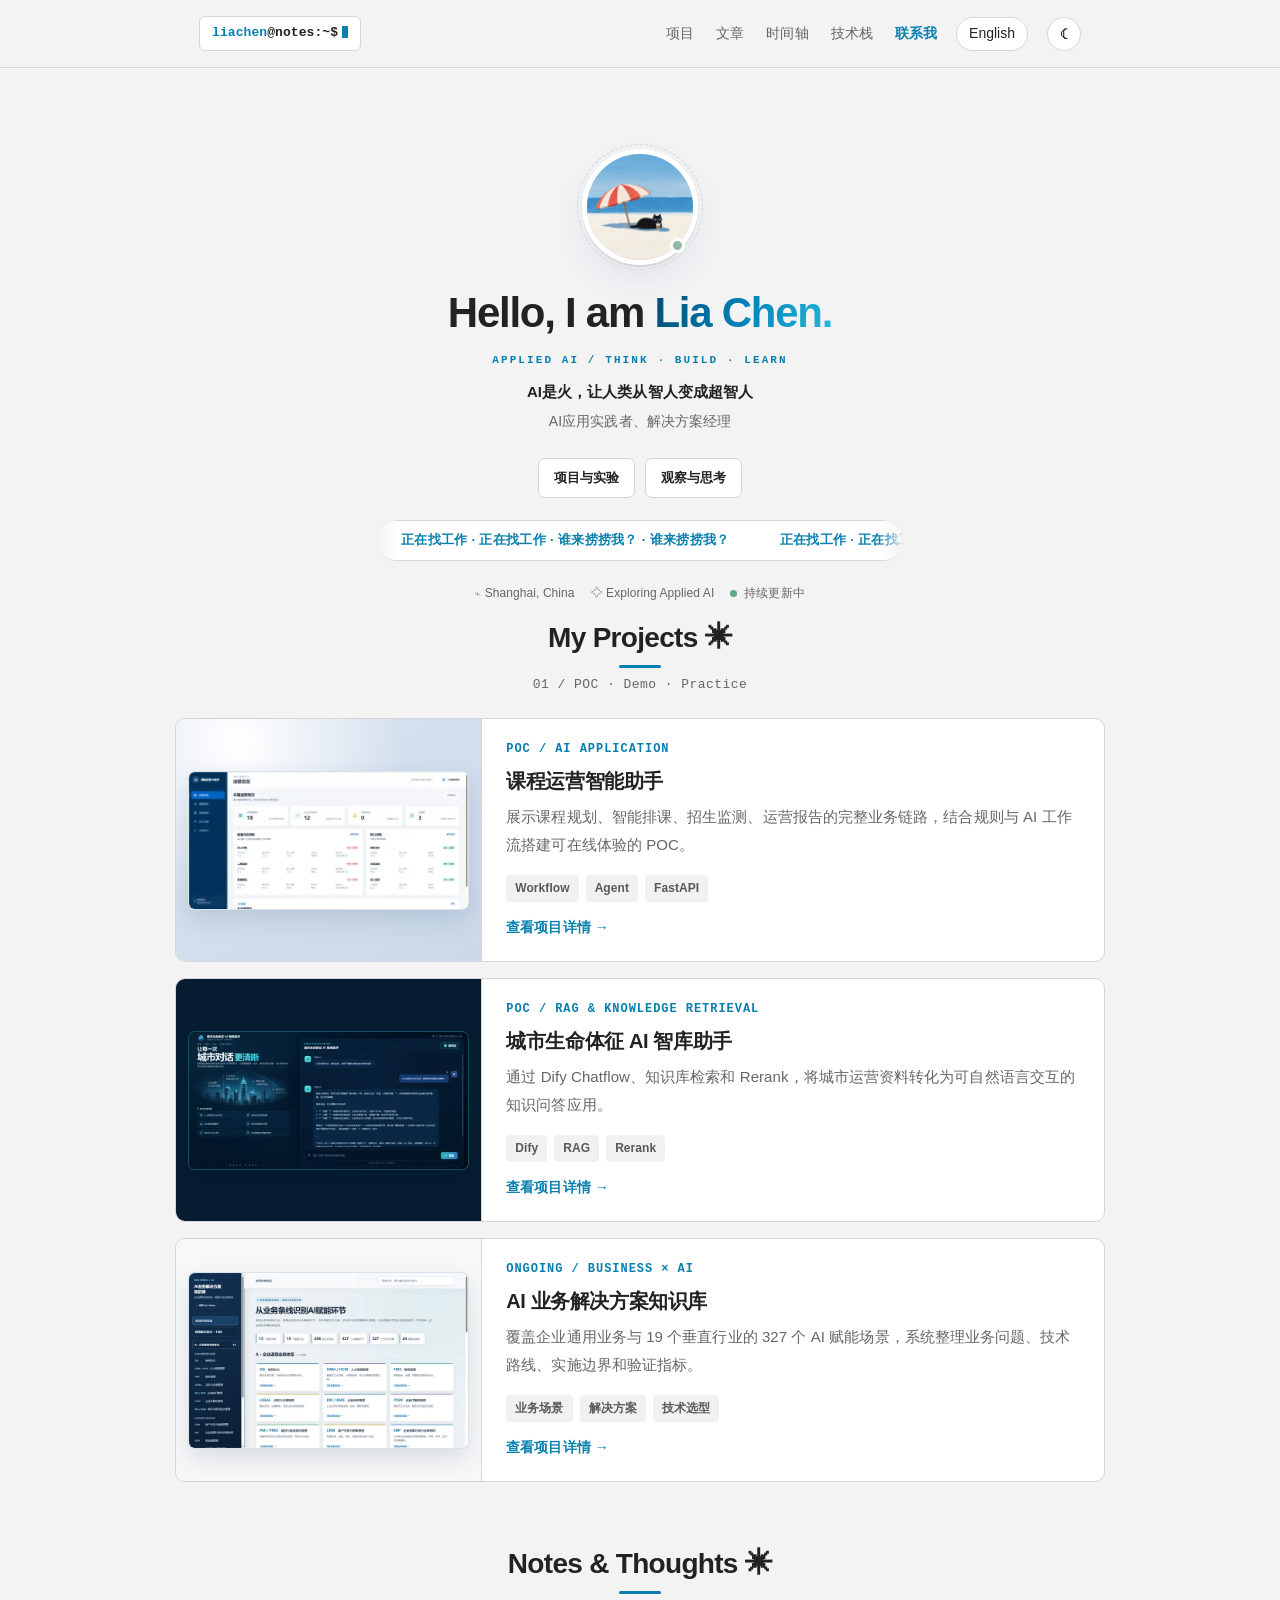
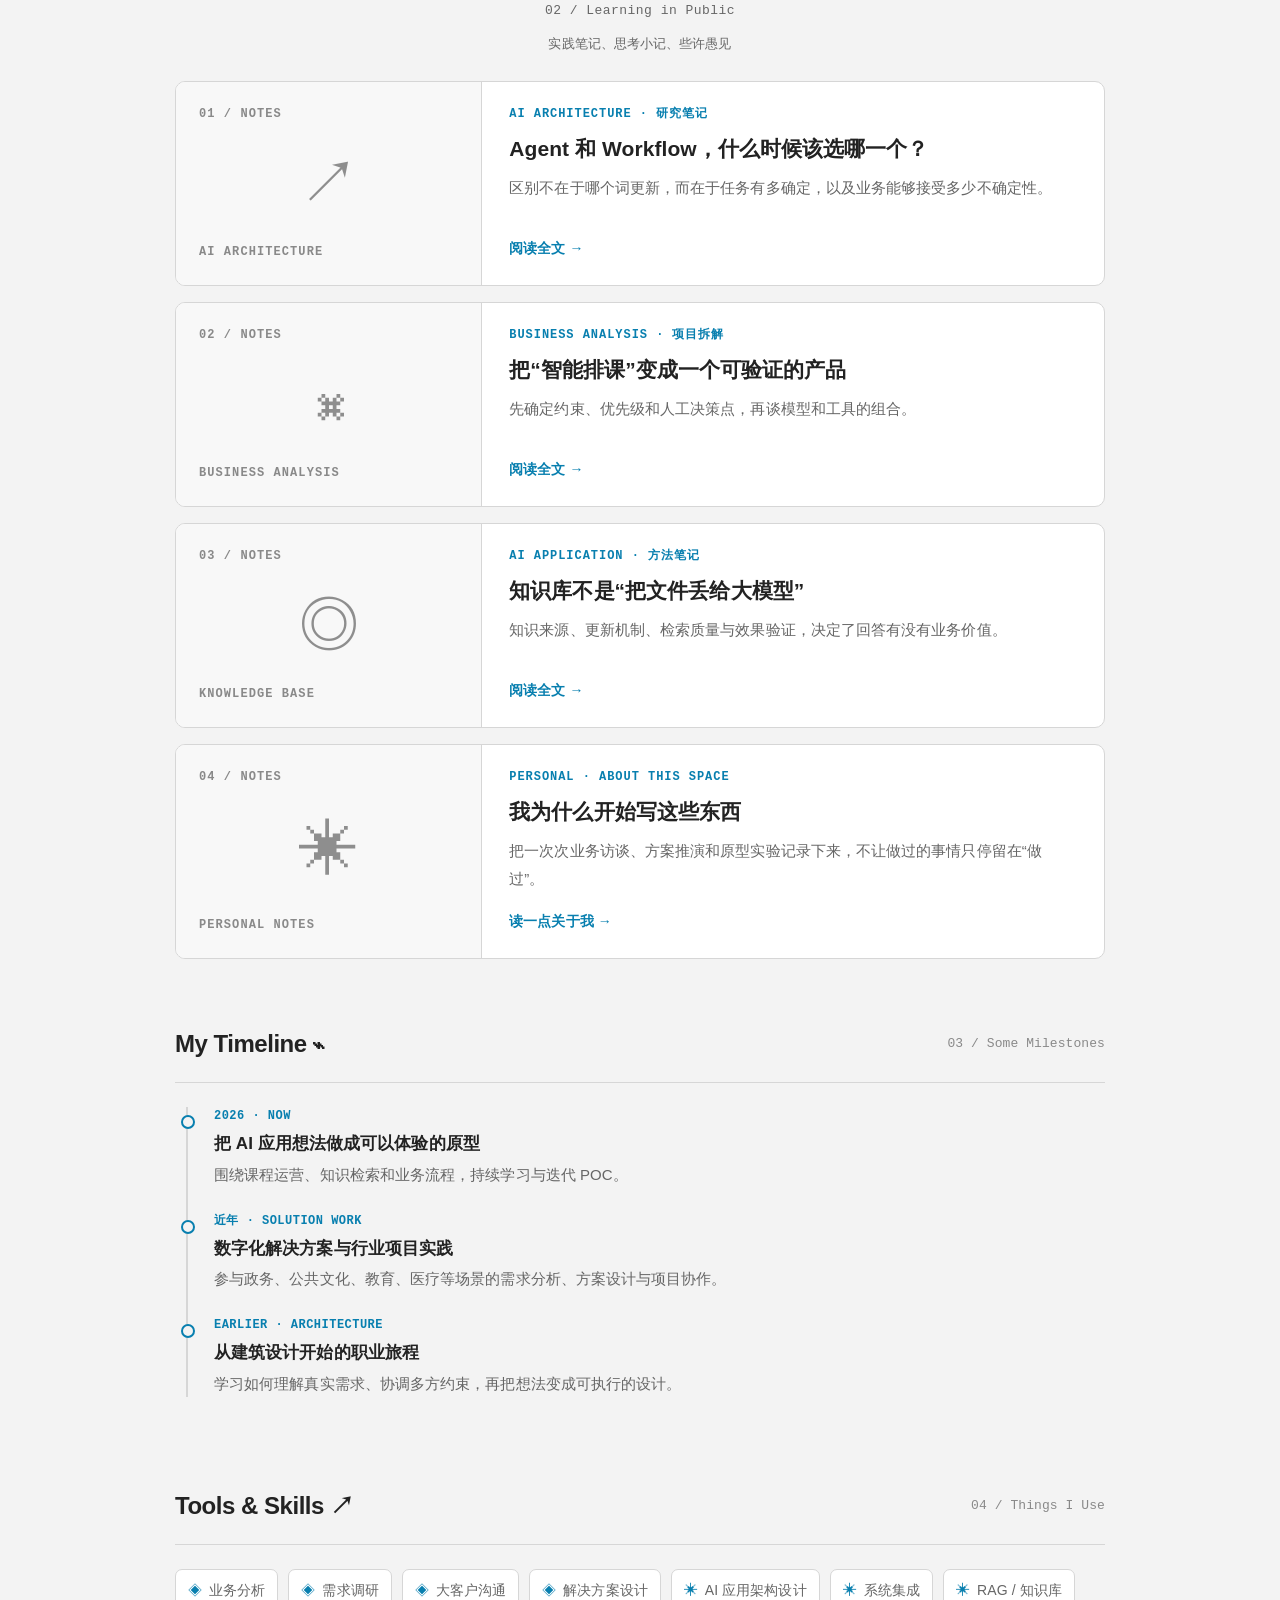
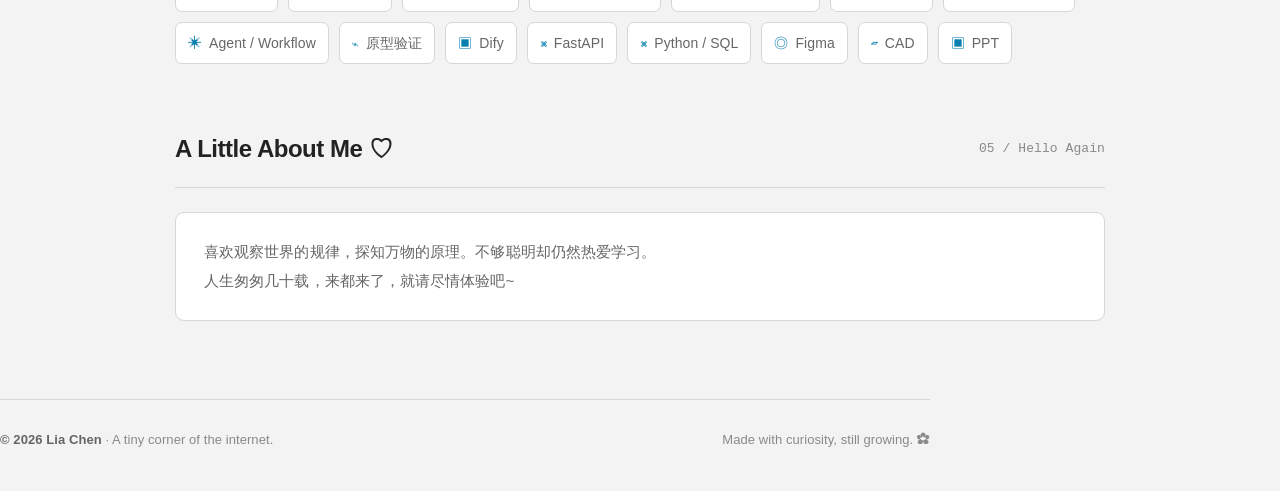
==== index.html @ 6546e1c3 "Add Contact Me navigation and load resume styles" ====
<!doctype html><html lang="zh-CN"><head><meta charset="utf-8"><meta name="viewport" content="width=device-width,initial-scale=1"><meta name="color-scheme" content="light dark"><meta name="description" content="Lia Chen 的个人网站：AI 应用解决方案、POC 作品与业务分析笔记。"><title>Home · Lia's Notes</title><link rel="stylesheet" href="assets/style.css?v=20261021resume"></head><body><header class="site-header"><nav class="wrap nav" aria-label="主导航"><a class="brand" href="index.html"><span class="user">liachen</span>@notes:~$<span aria-hidden="true" class="cursor"></span></a><div class="nav-right"><div class="nav-links"><a href="index.html#projects">项目</a><a href="index.html#notes">文章</a><a href="index.html#timeline">时间轴</a><a href="index.html#stack">技术栈</a><a href="contact.html" class="nav-contact">联系我</a></div><button type="button" class="lang-btn" data-lang-toggle aria-label="Switch to English">English</button><button type="button" class="theme-btn" data-theme-toggle aria-label="切换深浅色模式">☾</button></div></nav></header><main><section class="hero wrap" id="top"><div class="avatar"><img class="avatar-image" src="assets/avatar-beach-umbrella-cat.png" alt="海边遮阳伞下戴墨镜的黑猫头像" width="106" height="106" style="border-radius:50%"><i class="avatar-dot" aria-hidden="true"></i></div><h1>Hello, I am <span>Lia Chen.</span></h1><div class="eyebrow">APPLIED AI / THINK · BUILD · LEARN</div><p class="hero-slogan">AI是火，让人类从智人变成超智人</p><p class="hero-role">AI应用实践者、解决方案经理</p><div class="hero-actions"><a class="small-btn" href="#projects">项目与实验</a><a class="small-btn" href="#notes">观察与思考</a></div><div class="job-ticker" role="note"><span class="job-ticker-accessible">正在找工作 · 正在找工作 · 谁来捞捞我？ · 谁来捞捞我？</span><div class="job-ticker-track" aria-hidden="true"><span class="job-ticker-line">正在找工作 · 正在找工作 · 谁来捞捞我？ · 谁来捞捞我？</span><span class="job-ticker-line">正在找工作 · 正在找工作 · 谁来捞捞我？ · 谁来捞捞我？</span></div></div><div class="hero-bottom"><span>⌁ <b>Shanghai, China</b></span><span>✧ <b>Exploring Applied AI</b></span><span class="update-status"><span class="status-dot" aria-hidden="true"></span><b>持续更新中</b></span></div></section>
<section class="section wrap" id="projects"><div class="section-head"><h2>My Projects <span aria-hidden="true">✳</span></h2><span class="h-sub">01 / POC · Demo · Practice</span></div><div class="project-list">
<a class="project-card project-card-link" href="projects/course-operations.html" aria-label="查看课程运营智能助手项目详情"><div class="art art-course" aria-hidden="true"><img class="project-shot" src="assets/course-operations-overview.webp" alt="" width="580" height="285" loading="lazy"></div><div class="project-info"><div class="overline">POC / AI Application</div><h3>课程运营智能助手</h3><p>展示课程规划、智能排课、招生监测、运营报告的完整业务链路，结合规则与 AI 工作流搭建可在线体验的 POC。</p><div class="tags"><span class="tag">Workflow</span><span class="tag">Agent</span><span class="tag">FastAPI</span></div><span class="text-link">查看项目详情 →</span></div></a>
<a class="project-card project-card-link" href="projects/city-vitals.html" aria-label="查看城市生命体征 AI 智库助手项目详情"><div class="art art-city" aria-hidden="true"><img class="project-shot" src="assets/city-vitals-assistant-thumb.webp" alt="" width="720" height="354" loading="lazy"></div><div class="project-info"><div class="overline">POC / RAG & Knowledge Retrieval</div><h3>城市生命体征 AI 智库助手</h3><p>通过 Dify Chatflow、知识库检索和 Rerank，将城市运营资料转化为可自然语言交互的知识问答应用。</p><div class="tags"><span class="tag">Dify</span><span class="tag">RAG</span><span class="tag">Rerank</span></div><span class="text-link">查看项目详情 →</span></div></a>
<a class="project-card project-card-link" href="projects/industry-ai-solutions.html" aria-label="查看 AI 业务解决方案知识库项目详情"><div class="art art-industries" aria-hidden="true"><img class="project-shot" src="assets/ai-solutions-knowledge-base-thumb.webp" alt="" width="720" height="450" loading="lazy"></div><div class="project-info"><div class="overline">ONGOING / BUSINESS × AI</div><h3>AI 业务解决方案知识库</h3><p>覆盖企业通用业务与 19 个垂直行业的 327 个 AI 赋能场景，系统整理业务问题、技术路线、实施边界和验证指标。</p><div class="tags"><span class="tag">业务场景</span><span class="tag">解决方案</span><span class="tag">技术选型</span></div><span class="text-link">查看项目详情 →</span></div></a>
</div></section>
<section class="section wrap" id="notes"><div class="section-head"><h2>Notes & Thoughts <span aria-hidden="true">✳</span></h2><span class="h-sub">02 / Learning in Public</span></div><p class="section-note">实践笔记、思考小记、些许愚见</p><div class="notes">
<a class="note-card" href="notes/agent-workflow.html"><div class="note-visual"><span class="note-number">01 / NOTES</span><span class="note-mark">↗</span><span class="note-topic">AI ARCHITECTURE</span></div><div class="note-copy"><span class="overline">AI ARCHITECTURE · 研究笔记</span><h3>Agent 和 Workflow，什么时候该选哪一个？</h3><p>区别不在于哪个词更新，而在于任务有多确定，以及业务能够接受多少不确定性。</p><span class="text-link">阅读全文 →</span></div></a>
<a class="note-card" href="notes/scheduling.html"><div class="note-visual"><span class="note-number">02 / NOTES</span><span class="note-mark">⌘</span><span class="note-topic">BUSINESS ANALYSIS</span></div><div class="note-copy"><span class="overline">BUSINESS ANALYSIS · 项目拆解</span><h3>把“智能排课”变成一个可验证的产品</h3><p>先确定约束、优先级和人工决策点，再谈模型和工具的组合。</p><span class="text-link">阅读全文 →</span></div></a>
<a class="note-card" href="notes/knowledge-base.html"><div class="note-visual"><span class="note-number">03 / NOTES</span><span class="note-mark">◎</span><span class="note-topic">KNOWLEDGE BASE</span></div><div class="note-copy"><span class="overline">AI APPLICATION · 方法笔记</span><h3>知识库不是“把文件丢给大模型”</h3><p>知识来源、更新机制、检索质量与效果验证，决定了回答有没有业务价值。</p><span class="text-link">阅读全文 →</span></div></a>
<a class="note-card" href="#about"><div class="note-visual"><span class="note-number">04 / NOTES</span><span class="note-mark">✳</span><span class="note-topic">PERSONAL NOTES</span></div><div class="note-copy"><span class="overline">PERSONAL · About this space</span><h3>我为什么开始写这些东西</h3><p>把一次次业务访谈、方案推演和原型实验记录下来，不让做过的事情只停留在“做过”。</p><span class="text-link">读一点关于我 →</span></div></a>
</div></section>
<section class="section wrap" id="timeline"><div class="section-head"><h2>My Timeline <span aria-hidden="true">⌁</span></h2><span class="h-sub">03 / Some Milestones</span></div><div class="timelines"><div class="time"><div class="time-date">2026 · NOW</div><h3>把 AI 应用想法做成可以体验的原型</h3><p>围绕课程运营、知识检索和业务流程，持续学习与迭代 POC。</p></div><div class="time"><div class="time-date">近年 · SOLUTION WORK</div><h3>数字化解决方案与行业项目实践</h3><p>参与政务、公共文化、教育、医疗等场景的需求分析、方案设计与项目协作。</p></div><div class="time"><div class="time-date">EARLIER · ARCHITECTURE</div><h3>从建筑设计开始的职业旅程</h3><p>学习如何理解真实需求、协调多方约束，再把想法变成可执行的设计。</p></div></div></section>
<section class="section wrap" id="stack"><div class="section-head"><h2>Tools & Skills <span aria-hidden="true">↗</span></h2><span class="h-sub">04 / Things I Use</span></div><div class="stack"><span class="stack-pill"><em>◈</em> 业务分析</span><span class="stack-pill"><em>◈</em> 需求调研</span><span class="stack-pill"><em>◈</em> 大客户沟通</span><span class="stack-pill"><em>◈</em> 解决方案设计</span><span class="stack-pill"><em>✳</em> AI 应用架构设计</span><span class="stack-pill"><em>✳</em> 系统集成</span><span class="stack-pill"><em>✳</em> RAG / 知识库</span><span class="stack-pill"><em>✳</em> Agent / Workflow</span><span class="stack-pill"><em>⌁</em> 原型验证</span><span class="stack-pill"><em>▣</em> Dify</span><span class="stack-pill"><em>⌘</em> FastAPI</span><span class="stack-pill"><em>⌘</em> Python / SQL</span><span class="stack-pill"><em>◎</em> Figma</span><span class="stack-pill"><em>▱</em> CAD</span><span class="stack-pill"><em>▣</em> PPT</span></div></section>
<section class="section wrap" id="about"><div class="section-head"><h2>A Little About Me <span aria-hidden="true">♡</span></h2><span class="h-sub">05 / Hello Again</span></div><div class="about-card"><p>喜欢观察世界的规律，探知万物的原理。不够聪明却仍然热爱学习。<br>人生匆匆几十载，来都来了，就请尽情体验吧~</p></div></section></main><footer class="wrap endnote"><span><b>© <span data-year>2026</span> Lia Chen</b> · A tiny corner of the internet.</span><span>Made with curiosity, still growing. ✿</span></footer><script src="assets/i18n.js?v=20261021notes-copy" defer></script><script src="assets/main.js?v=20261020case" defer></script></body></html>
---- assets/style.css ----
:root {color-scheme:light;--bg:#f3f3f3;--paper:#ffffff;--tint:#f8f8f8;--ink:#222222;--muted:#666666;--soft:#898989;--line:#d6d6d6;--accent:#087faf;--accent-2:#45a7cb;--badge:#f1f1f1;--tag-ink:#595959;--shadow:0 10px 28px rgba(0,0,0,.055);--nav:rgba(243,243,243,.94)}
:root[data-theme='dark']{color-scheme:dark;--bg:#171c25;--paper:#202633;--tint:#252c3a;--ink:#edf0f8;--muted:#aeb8c9;--soft:#94a2b6;--line:#3a4555;--accent:#65c6e9;--accent-2:#8bd5eb;--badge:#2c3852;--tag-ink:#b7c8ff;--shadow:0 16px 35px rgba(0,0,0,.12);--nav:rgba(23,28,37,.91)}
*{box-sizing:border-box}html{scroll-behavior:smooth}body{margin:0;background:var(--bg);color:var(--ink);font:15px/1.75 -apple-system,BlinkMacSystemFont,'Segoe UI','Microsoft YaHei','PingFang SC',Arial,sans-serif;letter-spacing:.005em;transition:background .25s,color .25s}a{color:inherit;text-decoration:none}a:hover{color:var(--accent)}button{font:inherit;cursor:pointer}::selection{background:#bcd0ff;color:#233052}.wrap{max-width:930px;margin:auto;padding:0 24px}#projects,#notes,#timeline,#stack,#about{scroll-margin-top:90px} .site-header{height:68px;position:sticky;top:0;z-index:40;background:var(--nav);border-bottom:1px solid var(--line);backdrop-filter:blur(15px)}.nav{height:100%;display:flex;align-items:center;justify-content:space-between;gap:16px}.brand{font:600 12px/1.1 'Consolas','SFMono-Regular',monospace;padding:9px 12px;border:1px solid var(--line);border-radius:6px;background:var(--paper);white-space:nowrap}.brand .user{color:var(--accent)}.brand .cursor{display:inline-block;margin-left:4px;width:6px;height:12px;background:var(--accent);vertical-align:-2px;animation:none}@keyframes blink{50%{opacity:0}}.nav-right{display:flex;align-items:center;gap:19px}.nav-links{display:flex;align-items:center;gap:22px}.nav-links a{font-size:13px;color:var(--muted);font-weight:550;white-space:nowrap}.nav-links a:hover{color:var(--accent)}.theme-btn{border:1px solid var(--line);background:var(--paper);color:var(--ink);border-radius:50%;width:34px;height:34px;display:grid;place-items:center;font-size:17px;line-height:1}.theme-btn:hover{border-color:var(--accent)}.hero{padding:81px 0 65px;text-align:center}.avatar{display:grid;place-items:center;position:relative;width:116px;height:116px;margin:0 auto 21px;border-radius:50%;background:linear-gradient(145deg,#e7eaf6,#cbd6f0);border:5px solid var(--paper);box-shadow:0 2px 0 var(--line),0 15px 30px rgba(72,104,189,.09)}.avatar:before{content:'';position:absolute;inset:-10px;border:1px dashed var(--line);border-radius:50%}.avatar-image{display:block;width:100%;height:100%;border-radius:50%;object-fit:cover}.avatar-dot{position:absolute;right:8px;bottom:7px;width:15px;height:15px;background:#91bba4;border:3px solid var(--paper);border-radius:50%}.eyebrow{font:600 11px/1.4 'Consolas',monospace;letter-spacing:.19em;text-transform:uppercase;color:var(--accent);margin-bottom:11px}.hero h1{font-size:clamp(28px,5vw,42px);line-height:1.3;letter-spacing:-.03em;margin:0 0 12px;font-weight:750}.hero-slogan{font-size:15px;font-weight:600;color:var(--ink);margin:0 0 4px}.hero-role{font-size:14px;font-weight:500;color:var(--muted);margin:0 0 15px}.intro{font-size:14px;color:var(--muted);max-width:600px;margin:0 auto;line-height:1.95}.hero-actions{display:flex;flex-wrap:wrap;justify-content:center;gap:10px;margin-top:24px}.small-btn{display:inline-flex;align-items:center;justify-content:center;gap:9px;min-height:37px;padding:8px 15px;border:1px solid var(--line);background:var(--paper);border-radius:7px;color:var(--ink);font-size:13px;font-weight:600;transition:all .2s}.small-btn:hover{border-color:var(--accent);transform:translateY(-2px);color:var(--accent);box-shadow:var(--shadow)}.small-btn.primary{background:var(--accent);border-color:var(--accent);color:var(--paper)}:root[data-theme='dark'] .small-btn.primary{color:#1e2330}.hero-bottom{display:flex;justify-content:center;gap:16px;flex-wrap:wrap;margin-top:22px;font-size:12px;color:var(--soft)}.hero-bottom b{color:var(--muted);font-weight:500}.section{padding:56px 0 8px}.section-head{display:flex;align-items:center;justify-content:space-between;border-bottom:1px solid var(--line);padding-bottom:17px;margin-bottom:24px}.section-head h2{margin:0;font-size:22px;font-weight:750;letter-spacing:-.02em}.section-head .h-sub{font:500 12px/1.3 'Consolas',monospace;color:var(--soft)}.section-note{font-size:13px;color:var(--muted);margin:-8px 0 22px}.project-list{display:grid;gap:16px}.project-card{display:grid;grid-template-columns:33% 1fr;min-height:218px;border:1px solid var(--line);background:var(--paper);border-radius:10px;overflow:hidden;transition:transform .22s,box-shadow .22s,border-color .22s}.project-card:hover,.note-card:hover{transform:translateY(-2px);box-shadow:var(--shadow);border-color:#b3c3e6}.art{min-height:190px;display:flex;align-items:center;justify-content:center;position:relative;overflow:hidden;border-right:1px solid var(--line)}.art-course{background:radial-gradient(circle at 20% 10%,#fff 0,transparent 50%),linear-gradient(145deg,#dbe4f1,#cad8e9)}.art-city{background:radial-gradient(circle at 80% 10%,#f8ffff,transparent 47%),linear-gradient(140deg,#d6e9e6,#bed8d7)}.art-gov{background:radial-gradient(circle at 30% 90%,#fbf7ff,transparent 55%),linear-gradient(135deg,#e8e0ee,#d8d1e7)}.mock-ui{background:#fdfefe;border:1px solid rgba(77,103,145,.19);box-shadow:0 16px 26px rgba(68,95,124,.13);width:79%;height:132px;border-radius:7px;overflow:hidden;transform:rotate(-5deg)}.mock-toolbar{height:17px;background:#f2f5fa;display:flex;align-items:center;padding:0 9px;gap:4px;border-bottom:1px solid #e6ebf1}.mock-toolbar i{height:5px;width:5px;border-radius:50%;background:#adbfd9}.mock-grid{display:grid;grid-template-columns:44px 1fr;gap:9px;padding:9px}.mock-menu{background:#e7edf7;border-radius:3px;height:92px}.mock-body{padding:2px 0}.mock-bar{background:#d1dced;height:8px;margin-bottom:8px;border-radius:3px}.mock-bar.sm{width:58%}.mock-cards{display:flex;gap:5px;margin-top:14px}.mock-cards i{flex:1;height:44px;background:#e0eafa;border-radius:4px}.mock-cards i:nth-child(2){background:#ecf2f9}.mock-cards i:nth-child(3){background:#d5e6ee}.city-orbit{position:relative;width:160px;height:160px;border:1px solid rgba(56,127,124,.3);border-radius:50%;display:grid;place-items:center}.city-orbit:before{content:'';position:absolute;inset:24px;border:1px dashed rgba(56,127,124,.35);border-radius:50%}.city-orbit .center{font:700 14px/1.4 'Consolas',monospace;background:#fff;padding:14px 12px;border-radius:8px;color:#3f8982;box-shadow:0 5px 15px #4b8c8420;z-index:1}.city-orbit .spot{position:absolute;background:#fff;border:1px solid #abcac7;width:23px;height:23px;border-radius:50%;display:grid;place-items:center;color:#538d8b;font-size:12px}.spot.one{left:9px;top:27px}.spot.two{right:-4px;top:74px}.spot.three{left:36px;bottom:-5px}.doc-art{width:126px;height:152px;background:#fff;border:1px solid #d0c8dd;box-shadow:13px 11px 0 rgba(255,255,255,.47),0 14px 23px rgba(77,57,117,.12);border-radius:6px;padding:20px 15px;transform:rotate(6deg)}.doc-art .line{height:6px;border-radius:5px;background:#d7cee6;margin-bottom:11px}.doc-art .line:nth-child(1){width:65%;height:9px;background:#b1a2cd;margin-bottom:16px}.doc-art .line:nth-child(3){width:85%}.doc-art .line:nth-child(5){width:60%}.project-info{padding:22px 24px;display:flex;flex-direction:column}.overline{font:600 10px/1.4 'Consolas',monospace;color:var(--accent);text-transform:uppercase;letter-spacing:.08em}.project-info h3{font-size:18px;letter-spacing:-.02em;line-height:1.45;margin:9px 0 7px}.project-info p{font-size:13px;color:var(--muted);margin:0 0 13px;line-height:1.8}.tags{display:flex;flex-wrap:wrap;gap:7px;margin:auto 0 13px}.tag{background:var(--badge);color:var(--tag-ink);padding:3px 9px;border-radius:4px;font-size:11px;font-weight:600;white-space:nowrap}.text-link{font-size:12px;color:var(--accent);font-weight:700;align-self:flex-start}.text-link:hover{text-decoration:underline}.notes{display:grid;grid-template-columns:repeat(2,minmax(0,1fr));gap:14px}.note-card{background:var(--paper);padding:21px 22px;border:1px solid var(--line);border-radius:9px;min-height:183px;display:flex;flex-direction:column;transition:transform .22s,box-shadow .22s,border-color .22s}.note-card h3{font-size:16px;line-height:1.6;margin:12px 0 9px}.note-card p{font-size:12px;line-height:1.8;color:var(--muted);margin:0 0 12px}.note-card .text-link{margin-top:auto}.timelines{margin:5px 0 0 11px;padding-left:26px;border-left:2px solid var(--line)}.time{position:relative;margin-bottom:24px}.time:before{content:'';position:absolute;left:-33px;top:8px;width:10px;height:10px;border:2px solid var(--accent);background:var(--bg);border-radius:50%}.time-date{font:700 11px/1.5 'Consolas',monospace;color:var(--accent);letter-spacing:.04em}.time h3{font-size:15px;margin:4px 0 2px}.time p{font-size:13px;color:var(--muted);margin:0}.stack{display:flex;flex-wrap:wrap;gap:10px}.stack-pill{display:flex;gap:7px;align-items:center;padding:8px 12px;background:var(--paper);border:1px solid var(--line);border-radius:7px;font-size:12px;color:var(--muted)}.stack-pill em{font-style:normal;color:var(--accent)}.about-card{border:1px solid var(--line);background:var(--paper);border-radius:9px;padding:24px 28px}.about-card p{font-size:13px;line-height:2;color:var(--muted);margin:0 0 10px}.about-card p:last-child{margin-bottom:0}.endnote{margin:70px 0 0;padding:29px 0 40px;border-top:1px solid var(--line);color:var(--soft);display:flex;align-items:center;justify-content:space-between;gap:16px;font-size:12px}.endnote b{font-weight:650;color:var(--muted)}.back{font-size:12px;color:var(--accent);display:inline-flex;margin:36px 0 0;align-items:center;gap:8px}.detail{max-width:740px;margin:auto;padding:45px 24px 80px}.detail .kicker{font:700 11px 'Consolas',monospace;letter-spacing:.13em;color:var(--accent);margin-top:27px}.detail h1{font-size:clamp(26px,4vw,36px);line-height:1.35;letter-spacing:-.02em;margin:12px 0 14px}.detail .lead{font-size:15px;line-height:1.9;color:var(--muted);margin-bottom:27px}.detail h2{font-size:19px;margin:29px 0 10px;padding-top:4px}.detail p,.detail li{font-size:14px;line-height:2;color:var(--muted)}.detail ul{padding-left:20px}.detail .callout{border:1px solid var(--line);border-radius:8px;padding:15px 18px;background:var(--paper);color:var(--muted);font-size:13px;line-height:1.9}.detail .callout strong{color:var(--ink)}.detail a{color:var(--accent)}.detail a:hover{text-decoration:underline}.detail .tags{margin:12px 0 25px}.detail hr{border:0;border-top:1px solid var(--line);margin:30px 0}.footer-detail{border-top:1px solid var(--line);padding-top:19px;margin-top:32px;font-size:12px;color:var(--soft)}
@media(max-width:720px){.site-header{height:auto;min-height:62px}.nav{min-height:62px;flex-wrap:wrap;padding-top:12px;padding-bottom:12px}.nav-right{flex:1;justify-content:flex-end;gap:9px}.nav-links{gap:13px;overflow-x:auto;max-width:100%;scrollbar-width:none}.nav-links a{font-size:11px}.wrap{padding:0 18px}.brand{font-size:10px;padding:8px}.hero{padding:64px 0 44px}.intro{font-size:13px}.section{padding-top:43px}.project-card{grid-template-columns:1fr}.art{height:183px;min-height:183px;border-right:0;border-bottom:1px solid var(--line)}.project-info{padding:20px}.notes{grid-template-columns:1fr}.section-head h2{font-size:20px}.section-head .h-sub{font-size:10px}.endnote{margin-top:44px;flex-direction:column;align-items:flex-start;gap:3px}.detail{padding:25px 20px 65px} }
@media(max-width:400px){.nav{justify-content:center}.brand{margin-right:auto}.nav-right{flex:0 0 100%;justify-content:space-between}.nav-links{gap:16px}.hero h1{font-size:29px}}
@media(prefers-reduced-motion:reduce){*{scroll-behavior:auto!important;animation:none!important;transition:none!important}}


/* v3 personal site: centered headings and full-width writing rows */
.intro-follow{margin-top:10px}
#projects .section-head,#notes .section-head{
  display:flex;flex-direction:column;align-items:center;justify-content:center;
  text-align:center;gap:7px;border-bottom:0;padding-bottom:0;margin-bottom:24px;
}
#projects .section-head h2,#notes .section-head h2{
  position:relative;font-size:28px;font-weight:750;letter-spacing:-.025em;
  padding-bottom:14px;
}
#projects .section-head h2::after,#notes .section-head h2::after{
  content:"";position:absolute;bottom:0;left:50%;transform:translateX(-50%);
  width:42px;height:4px;border-radius:4px;background:var(--accent);
}
#projects .section-note,#notes .section-note{text-align:center;margin:0 auto 25px;max-width:700px}
#projects .project-card{min-height:242px}
#projects .project-card .art{min-height:242px}
.art-industries{background:var(--tint)}
.industry-mosaic{display:grid;grid-template-columns:repeat(2,minmax(0,1fr));gap:9px;width:78%;max-width:230px;transform:rotate(-4deg)}
.industry-mosaic span{display:grid;place-items:center;min-height:64px;border:1px solid var(--line);background:var(--paper);border-radius:7px;font-weight:700;font-size:14px;color:var(--muted);box-shadow:0 7px 18px rgba(0,0,0,.035)}
.industry-mosaic span:nth-child(2){transform:translateY(8px)}
.industry-mosaic span:nth-child(3){transform:translateY(-4px)}
.notes{grid-template-columns:1fr;gap:16px}
.note-card{display:grid;grid-template-columns:33% minmax(0,1fr);padding:0;min-height:205px;overflow:hidden;border-radius:10px}
.note-visual{background:var(--tint);border-right:1px solid var(--line);padding:23px;display:flex;flex-direction:column;justify-content:space-between;align-items:flex-start}
.note-number,.note-topic{color:var(--soft);font:600 11px/1.6 'Consolas',monospace;letter-spacing:.09em}
.note-mark{font:500 60px/1 'Georgia',serif;color:var(--muted);align-self:center;opacity:.72}
.note-copy{padding:24px 27px;display:flex;flex-direction:column;align-items:flex-start;min-width:0}
.note-copy h3{font-size:19px;margin:11px 0 10px;line-height:1.45}
.note-copy p{font-size:13px;margin:0 0 17px;line-height:1.85}
.note-copy .text-link{margin-top:auto}
@media(max-width:720px){
  #projects .section-head h2,#notes .section-head h2{font-size:24px}
  #projects .project-card,#projects .project-card .art{min-height:0}
  .note-card{grid-template-columns:1fr;min-height:0}
  .note-visual{height:103px;border-right:0;border-bottom:1px solid var(--line);padding:13px 20px;display:grid;grid-template-columns:1fr auto;align-items:center}
  .note-number{grid-column:1;grid-row:1}
  .note-topic{grid-column:1;grid-row:2}
  .note-mark{font-size:42px;grid-column:2;grid-row:1/span 2}
  .note-copy{padding:20px}
  .note-copy h3{font-size:17px}
}

/* Status indicator: subtle pulse; terminal cursor remains steady */
.hero-bottom .update-status{display:inline-flex;align-items:center;gap:7px}
.hero-bottom .status-dot{display:inline-block;width:7px;height:7px;border-radius:50%;background:#5caa83;animation:status-pulse 1.7s ease-in-out infinite;flex:0 0 auto}
@keyframes status-pulse{0%,100%{opacity:1}50%{opacity:.18}}
@media(prefers-reduced-motion:reduce){.hero-bottom .status-dot{animation:none}}

/* Compact spacing between intro and first section */
.hero{padding-bottom:21px}
#projects.section{padding-top:22px}
@media(max-width:720px){.hero{padding-bottom:17px}#projects.section{padding-top:22px}}

/* v4: cache-busted ocean name, tighter hero, language control */
.hero h1 span {
  /* Deep ocean to bright seawater: visible gradient, no purple. */
  background:linear-gradient(105deg,#004d78 0%,#007fb5 48%,#24b8d8 100%);
  color:#007fb5;
  background-clip:text;
  -webkit-background-clip:text;
  -webkit-text-fill-color:transparent;
}
:root[data-theme='dark'] .hero h1 span {
  background-image:linear-gradient(105deg,#38a8d4 0%,#81dfec 100%);
}
.hero{padding-bottom:6px}
#projects.section{padding-top:10px}
.lang-btn{
  flex:0 0 auto;
  display:inline-flex;align-items:center;justify-content:center;
  min-width:64px;min-height:34px;padding:5px 12px;
  background:var(--paper);color:var(--ink);border:1px solid var(--line);
  border-radius:99px;font-size:13px;line-height:1.4;
}
.lang-btn:hover{color:var(--accent);border-color:var(--accent)}
.lang-btn:focus-visible{outline:2px solid var(--accent);outline-offset:2px}
@media(max-width:720px){
  .hero{padding-bottom:4px}
  #projects.section{padding-top:10px}
  .nav-right{gap:10px}
  .nav-links{gap:12px}
  .lang-btn{min-width:57px;min-height:32px;font-size:11px;padding:5px 9px}
}

/* Project detail and fully clickable card */
.project-card-link{color:inherit;text-decoration:none;cursor:pointer}
.project-card-link:hover,.project-card-link:focus-visible{color:inherit}
.project-card-link:focus-visible{outline:2px solid var(--accent);outline-offset:3px}
.project-card-link:hover .text-link{color:var(--accent);text-decoration:underline}
.project-demo-link{display:inline-flex;align-items:center;padding:10px 16px;border-radius:7px;background:var(--accent);color:#fff!important;font-weight:700;font-size:14px;text-decoration:none!important}
.project-demo-link:hover{opacity:.88}


/* Readability v5: increase content type scale; keep hero typography intact */
.site-header .brand{font-size:13px}
.site-header .nav-links a{font-size:14px}
.site-header .lang-btn{font-size:14px}
.section-head h2{font-size:24px}
.section-head .h-sub{font-size:13px}
#projects .section-head h2,#notes .section-head h2{font-size:30px}
.section-note{font-size:15px;line-height:1.85}
.project-info h3{font-size:20px}
.project-info p{font-size:15px;line-height:1.85}
.overline{font-size:12px}
.tag{font-size:12px}
.text-link{font-size:14px}
.note-copy h3{font-size:21px}
.note-copy p{font-size:15px;line-height:1.85}
.note-number,.note-topic{font-size:12px}
.time-date{font-size:12px}
.time h3{font-size:17px}
.time p{font-size:15px;line-height:1.8}
.stack-pill{font-size:14px}
.about-card p{font-size:15px;line-height:1.95}
.endnote,.footer-detail{font-size:13px}
.back{font-size:14px}
.detail .kicker{font-size:12px}
.detail h1{font-size:clamp(28px,4vw,38px)}
.detail h2{font-size:21px}
.detail .lead{font-size:17px}
.detail p,.detail li{font-size:16px;line-height:1.9}
.detail .callout{font-size:15px;line-height:1.9}
.detail .project-demo-link{font-size:15px}
@media(max-width:720px){
  .site-header .nav-links a{font-size:12px}
  .site-header .lang-btn{font-size:12px}
  .section-head h2{font-size:22px}
  #projects .section-head h2,#notes .section-head h2{font-size:26px}
  .section-head .h-sub{font-size:12px}
  .note-copy h3{font-size:19px}
  .project-info h3{font-size:19px}
  .project-info p,.note-copy p,.about-card p{font-size:15px}
  .detail p,.detail li{font-size:15px}
  .detail .lead{font-size:16px}
  .detail h2{font-size:20px}
}


/* Case study v6: balanced 50/50 screen / technical explanation */
.project-case{max-width:1120px;padding:36px 30px 90px}
.project-case .back{margin:8px 0 14px}
.case-header{padding:4px 0 38px}
.project-case .case-header h1{font-size:clamp(30px,4vw,43px);margin:14px 0}
.project-case .case-header .lead{max-width:760px;font-size:17px}
.case-tags{margin:14px 0 23px}
.case-actions{display:flex;flex-wrap:wrap;align-items:center;gap:12px}
.case-secondary-link{display:inline-flex;align-items:center;padding:9px 15px;background:var(--paper);border:1px solid var(--line);border-radius:7px;color:var(--ink);font-size:15px;font-weight:650}
.case-secondary-link:hover{color:var(--accent);border-color:var(--accent)}
.project-case .case-meta{color:var(--soft);font-size:13px;margin:12px 0 0}
.case-section{padding:30px 0 25px;border-top:1px solid var(--line)}
.case-section-head{margin-bottom:21px}
.case-section-head .case-no,.case-no{display:block;font:700 12px/1.5 Consolas,monospace;letter-spacing:.09em;color:var(--accent)}
.project-case .case-section-head h2{font-size:25px;margin:7px 0 7px}
.project-case .case-section-head p{color:var(--muted);font-size:15px;margin:0;max-width:820px}
.case-showcase{display:grid;grid-template-columns:minmax(0,1fr) minmax(0,1fr);gap:18px;align-items:stretch}
.case-panel{min-width:0;background:var(--paper);border:1px solid var(--line);border-radius:12px;padding:21px}
.case-panel-label{font:700 11px/1.5 Consolas,monospace;color:var(--accent);letter-spacing:.08em;margin-bottom:15px}
.case-image-placeholder{min-height:320px;display:flex;flex-direction:column;align-items:center;justify-content:center;gap:12px;padding:25px;text-align:center;background:var(--tint);border:1px dashed var(--line);border-radius:9px}
.case-screen-icon{color:var(--accent);font-size:35px}
.case-image-placeholder strong{font-size:17px}
.case-image-placeholder span:not(.case-screen-icon){font-size:14px;color:var(--muted);max-width:290px;line-height:1.75}
.case-image-placeholder a{font-size:14px;color:var(--accent);font-weight:700;text-decoration:underline}
.project-case .case-preview-caption{color:var(--muted);font-size:13px;margin:15px 0 0}
.case-tech-step{display:flex;align-items:start;gap:13px;border:1px solid var(--line);border-radius:8px;padding:13px;background:var(--tint)}
.case-step-index{flex:none;font:700 12px/1.6 Consolas,monospace;color:var(--accent)}
.case-tech-step strong,.case-tech-bottom strong{display:block;font-size:16px}
.case-tech-step span,.case-tech-bottom span{display:block;font-size:13px;color:var(--accent);margin:2px 0 3px}
.project-case .case-tech-step p{font-size:13px;color:var(--muted);margin:0}
.case-tech-arrow{text-align:center;font:600 12px/1.8 Consolas,monospace;color:var(--soft);padding:3px 0}
.case-tech-bottom{display:grid;grid-template-columns:1fr 1fr;gap:9px}
.case-tech-bottom>div{min-width:0;border:1px solid var(--line);border-radius:8px;background:var(--tint);padding:13px}
.case-tech-bottom span{font-size:12px;color:var(--muted)}
.case-architecture-note{font-size:13px;color:var(--muted);line-height:1.75;margin-top:15px}
.case-mini-grid{display:grid;grid-template-columns:repeat(3,minmax(0,1fr));gap:12px}
.case-mini,.case-feature{border:1px solid var(--line);border-radius:10px;padding:21px;background:var(--paper);min-width:0}
.case-mini>span,.case-feature>span{font:700 11px/1.5 Consolas,monospace;color:var(--accent)}
.project-case .case-mini h3,.project-case .case-feature h3,.project-case .case-decision h3{font-size:18px;margin:12px 0 7px}
.project-case .case-mini p,.project-case .case-feature p,.project-case .case-decision p{font-size:15px;color:var(--muted);margin:0}
.case-feature-grid{display:flex;flex-wrap:wrap;justify-content:center;gap:14px}
.case-feature-grid .case-feature{flex:0 1 360px}
.case-decision{display:grid;grid-template-columns:1fr 1fr;gap:16px}
.case-decision>div{background:var(--paper);padding:24px;border:1px solid var(--line);border-left:3px solid var(--accent);border-radius:9px}
.case-process{margin:0 0 25px;padding-left:24px;display:grid;gap:12px}
.project-case .case-process li{font-size:15px;line-height:1.8}
.case-process li::marker{color:var(--accent);font-weight:750}
.case-cta{display:flex;align-items:center;justify-content:space-between;gap:18px;background:var(--paper);border:1px solid var(--line);border-radius:11px;padding:23px}
.case-cta strong{font-size:17px}
.project-case .case-cta p{color:var(--muted);font-size:14px;margin:5px 0 0}
.case-cta .project-demo-link{white-space:nowrap}
.project-case .case-disclaimer{font-size:13px;color:var(--soft);margin-top:17px}
@media(max-width:760px){
 .project-case{padding:25px 20px 65px}
 .case-header{padding-bottom:26px}
 .case-showcase,.case-mini-grid,.case-decision{grid-template-columns:1fr}
 .case-feature-grid{flex-direction:column}
 .case-feature-grid .case-feature{flex-basis:auto;width:100%}
 .case-image-placeholder{min-height:250px}
 .case-panel{padding:17px}
 .case-cta{align-items:stretch;flex-direction:column}
 .case-cta .project-demo-link{justify-content:center}
 .project-case .case-section-head h2{font-size:22px}
}


/* Real course operations overview screenshot */
.art-course .project-shot,.art-city .project-shot,.art-industries .project-shot{
  display:block;width:92%;height:auto;max-height:85%;object-fit:contain;
  border:1px solid rgba(54,95,138,.18);border-radius:7px;
  background:#fff;box-shadow:0 10px 25px rgba(18,56,95,.13);
  transition:transform .22s ease,box-shadow .22s ease;
}
.art-city{background:#061d31}
.art-city .project-shot{border-color:rgba(71,201,232,.28);background:#041a2c;box-shadow:0 10px 25px rgba(0,19,35,.28)}
.project-card-link:hover .project-shot{transform:scale(1.035);box-shadow:0 13px 29px rgba(18,56,95,.19)}
.case-screenshot-link{display:block;position:relative;overflow:hidden;background:#fff;border:1px solid var(--line);border-radius:9px;line-height:0}
.case-screenshot-link:focus-visible{outline:2px solid var(--accent);outline-offset:3px}
.case-screenshot{width:100%;height:auto;display:block;object-fit:contain}
.case-screenshot-action{position:absolute;bottom:12px;right:12px;padding:8px 11px;border-radius:6px;background:rgba(0,62,104,.92);color:#fff;font:700 12px/1.4 -apple-system,BlinkMacSystemFont,'Segoe UI',sans-serif;box-shadow:0 4px 12px rgba(0,0,0,.13)}
.case-screenshot-link:hover .case-screenshot-action{background:var(--accent)}
@media(max-width:760px){
  .case-screenshot-action{right:8px;bottom:8px}
}


/* v7 large screenshot and technical architecture diagram */
.project-case{max-width:1210px}
.project-case .case-section-head{margin-bottom:20px}
.project-case .case-section-head p{font-size:15px;max-width:880px}
.wide-product-figure{margin:0}
.wide-product-shot{display:block;position:relative;border:1px solid var(--line);border-radius:13px;background:var(--paper);overflow:hidden;line-height:0;box-shadow:0 10px 30px rgba(10,48,80,.055)}
.wide-product-shot img{display:block;width:100%;height:auto;object-fit:contain}
.wide-product-shot:focus-visible{outline:3px solid var(--accent);outline-offset:3px}
.wide-shot-action{position:absolute;bottom:20px;right:20px;display:inline-flex;align-items:center;border-radius:7px;padding:12px 15px;color:#fff;background:rgba(0,70,116,.91);font-size:14px;font-weight:700;line-height:1.3;box-shadow:0 4px 14px rgba(0,0,0,.13)}
.wide-product-shot:hover .wide-shot-action{background:#087faf}
.wide-figure-caption{display:flex;justify-content:space-between;align-items:center;gap:12px;flex-wrap:wrap;margin:13px 2px 0;font-size:14px;color:var(--muted);line-height:1.7}
.wide-figure-caption span:first-child{font-weight:700;color:var(--ink)}
#case-architecture{--arch-blue:#337fc4;--arch-green:#43a36e;--arch-teal:#398f8c;--arch-orange:#d69a2e;--arch-purple:#8258b8}
.architecture-map{max-width:100%;border:1px solid #cfd4da;border-radius:18px;background-color:#eceeef;background-image:radial-gradient(circle,#cfd4d8 1px,transparent 1px);background-size:18px 18px;padding:32px clamp(18px,4vw,52px) 35px;display:flex;flex-direction:column;align-items:stretch;box-shadow:inset 0 1px 0 rgba(255,255,255,.86),0 18px 44px rgba(23,34,48,.09)}
.architecture-map-label{display:flex;align-items:center;justify-content:flex-start;align-self:center;width:min(100%,520px);gap:9px;color:#626a73;font:700 12px/1.45 Consolas,monospace;letter-spacing:.035em;margin:0 0 12px}
.architecture-map-label:first-child{width:min(100%,440px)}
.architecture-map-dot{height:9px;width:9px;border-radius:50%;display:inline-block;flex:none;box-shadow:0 0 0 4px rgba(255,255,255,.72)}
.architecture-map-dot-plan{background:#8f979f}
.architecture-map-dot-build{background:var(--arch-blue)}
.architecture-node{position:relative;background:rgba(255,255,255,.96);border:1px solid #c8cdd2;border-left:5px solid var(--node-accent,var(--arch-blue));border-radius:12px;display:flex;flex-direction:column;align-items:center;justify-content:center;min-width:0;gap:7px;text-align:center;padding:20px 20px;box-shadow:0 3px 7px rgba(30,39,49,.1),0 14px 28px rgba(30,39,49,.07);transition:transform .2s ease,box-shadow .2s ease}
.architecture-node:hover{transform:none;box-shadow:0 3px 7px rgba(30,39,49,.1),0 14px 28px rgba(30,39,49,.07)}
.architecture-node strong{font-size:18px;line-height:1.4;color:#22282f}
.architecture-node span{font-size:14px;line-height:1.65;color:#69717a}
.architecture-node small{font-size:12px;line-height:1.5;color:var(--node-accent,var(--arch-blue));font-weight:750}
.architecture-node-kicker{font:700 11px/1.4 Consolas,monospace;letter-spacing:.1em;color:var(--node-accent,var(--arch-blue))}
.architecture-node-system{--node-accent:#8f979f;max-width:440px;width:calc(100% - 48px);align-self:center;background:rgba(247,248,249,.88);border-style:dashed;box-shadow:0 8px 20px rgba(30,39,49,.055)}
.architecture-node-front,.architecture-node-back{max-width:520px;width:calc(100% - 48px);align-self:center}
.architecture-node-front{--node-accent:var(--arch-blue)}
.architecture-node-back{--node-accent:var(--arch-green)}
.architecture-connector{display:flex;flex-direction:column;align-items:center;justify-content:center;gap:2px;min-height:70px;color:#59636d}
.architecture-connector span{font:700 11px/1.6 Consolas,monospace;text-align:center;background:rgba(236,238,239,.94);padding:1px 8px;border-radius:12px}
.architecture-connector i{font-style:normal;font-size:24px;line-height:1;color:#343c44;text-shadow:0 2px 0 rgba(255,255,255,.8)}
.architecture-connector-plan{color:#747c84;min-height:68px}
.architecture-connector-plan:before{content:"";height:15px;border-left:2px dashed #929aa2}
.architecture-branch-connector{display:flex;flex-direction:column;align-items:stretch;width:72%;align-self:center;color:#3e4750;height:55px}
.architecture-branch-stem{align-self:center;height:23px;border-left:2px solid #69727b}
.architecture-branch-bar{height:11px;border-top:2px solid #69727b;border-left:2px solid #69727b;border-right:2px solid #69727b}
.architecture-branch-heads{display:flex;align-items:start;justify-content:space-between;font-size:19px;line-height:1;color:#343c44}
.architecture-services{display:grid;grid-template-columns:repeat(3,minmax(0,1fr));gap:16px}
.architecture-services .architecture-node{justify-content:flex-start;min-height:204px;padding:20px 15px}
.architecture-services .architecture-node strong{font-size:16px}
.architecture-services .architecture-node span{font-size:13px}
.architecture-node-rule{--node-accent:var(--arch-teal)}
.architecture-node-data{--node-accent:var(--arch-orange)}
.architecture-node-ai{--node-accent:var(--arch-purple);background:rgba(255,255,255,.98)}
.architecture-model-link{color:var(--arch-purple);font:700 11px/1.35 Consolas,monospace}
.architecture-model{border:1px solid #d5c9e4;border-left:4px solid var(--arch-purple);border-radius:9px;padding:10px 13px;background:#f8f5fb;width:min(100%,230px);display:flex;align-items:center;flex-direction:column;gap:2px;box-shadow:0 5px 12px rgba(83,55,117,.1)}
.architecture-model strong{font-size:15px!important}
.architecture-model small{font-size:12px}
.architecture-points{display:grid;grid-template-columns:repeat(3,minmax(0,1fr));gap:14px;margin-top:16px}
.architecture-points>div{position:relative;padding:18px 19px 18px 22px;background:#f4f4f3;border:1px solid #d5d6d7;border-radius:11px;display:flex;flex-direction:column;gap:5px;box-shadow:0 7px 18px rgba(25,33,42,.07)}
.architecture-points>div:before{content:"";position:absolute;left:0;top:14px;bottom:14px;width:4px;border-radius:0 4px 4px 0;background:var(--point-accent,var(--arch-blue))}
.architecture-points>div:nth-child(1){--point-accent:var(--arch-teal)}
.architecture-points>div:nth-child(2){--point-accent:var(--arch-purple)}
.architecture-points>div:nth-child(3){--point-accent:var(--arch-orange)}
.architecture-points strong{font-size:15px;color:var(--ink)}
.architecture-points span{font-size:13px;line-height:1.65;color:var(--muted)}
:root[data-theme='dark'] .architecture-map{background-color:#20252c;background-image:radial-gradient(circle,#3a424c 1px,transparent 1px);border-color:#444c56;box-shadow:inset 0 1px 0 rgba(255,255,255,.03),0 18px 44px rgba(0,0,0,.24)}
:root[data-theme='dark'] .architecture-map-label{color:#aeb7c2}
:root[data-theme='dark'] .architecture-node{background:rgba(43,50,60,.97);border-color:#56606c;box-shadow:0 3px 8px rgba(0,0,0,.28),0 16px 30px rgba(0,0,0,.17)}
:root[data-theme='dark'] .architecture-node strong{color:#f1f3f6}
:root[data-theme='dark'] .architecture-node span{color:#b3bdc8}
:root[data-theme='dark'] .architecture-node-system{background:rgba(35,41,49,.86)}
:root[data-theme='dark'] .architecture-connector span{background:rgba(32,37,44,.95)}
:root[data-theme='dark'] .architecture-model{background:#302a3a;border-color:#665579}
:root[data-theme='dark'] .architecture-points>div{background:#242a32;border-color:#444d58}

/* Cohesive project case study UI */
.project-case{--case-blue:#2b72c4;--case-cyan:#28a8c5;--case-green:#43a36e;--case-orange:#d69a2e;--case-purple:#8258b8}
.project-case .back{margin:8px 0 18px;padding:6px 10px;border-radius:999px;background:var(--paper);border:1px solid var(--line);font-weight:650}
.case-header{position:relative;isolation:isolate;overflow:hidden;margin:0 0 34px;padding:clamp(30px,5vw,52px);border:1px solid #cbd8e3;border-radius:22px;background:radial-gradient(circle at 88% 14%,rgba(40,168,197,.19),transparent 31%),radial-gradient(circle at 4% 100%,rgba(43,114,196,.1),transparent 34%),linear-gradient(145deg,#fbfdff,#eef5f8);box-shadow:0 20px 48px rgba(24,54,78,.09)}
.case-header:before{content:"";position:absolute;inset:0;z-index:-1;background-image:radial-gradient(circle,rgba(43,114,196,.16) 1px,transparent 1px);background-size:22px 22px;mask-image:linear-gradient(90deg,transparent,rgba(0,0,0,.32),transparent)}
.case-header:after{content:"";position:absolute;right:-70px;bottom:-110px;z-index:-1;width:280px;height:280px;border:1px solid rgba(40,168,197,.25);border-radius:50%;box-shadow:0 0 0 34px rgba(40,168,197,.05),0 0 0 70px rgba(43,114,196,.035)}
.project-case .case-header .kicker{display:inline-flex;margin:0 0 13px;padding:5px 9px;border:1px solid rgba(43,114,196,.19);border-radius:999px;background:rgba(255,255,255,.76);font-size:11px;letter-spacing:.12em}
.project-case .case-header h1{max-width:760px;margin:0 0 13px;font-size:clamp(34px,4.4vw,52px);line-height:1.18}
.project-case .case-header .lead{max-width:790px;margin:0 0 20px;font-size:16px;line-height:1.9;color:#536475}
.case-tags{margin:0 0 24px}
.case-tags .tag{padding:5px 10px;border:1px solid rgba(43,114,196,.13);background:rgba(255,255,255,.78);color:#405a72}
.case-actions{gap:11px}
.case-actions .project-demo-link,.case-cta .project-demo-link{border:1px solid transparent;border-radius:9px;background:linear-gradient(135deg,var(--case-blue),var(--case-cyan));box-shadow:0 8px 20px rgba(24,108,157,.16);transition:transform .2s ease,box-shadow .2s ease,opacity .2s ease}
.case-actions .project-demo-link:hover,.case-cta .project-demo-link:hover{opacity:1;transform:translateY(-1px);box-shadow:0 11px 25px rgba(24,108,157,.22)}
.case-secondary-link{border-radius:9px;background:rgba(255,255,255,.74)}
.project-case .case-meta{margin:15px 0 0;color:#748393}
.case-section{padding:44px 0 38px;border-color:var(--line)}
.project-case .case-section-head{margin-bottom:24px}
.case-section-head .case-no{display:inline-flex;align-items:center;gap:7px;width:auto;padding:5px 9px;border:1px solid rgba(43,114,196,.17);border-radius:999px;background:rgba(43,114,196,.055);font-size:11px}
.case-section-head .case-no:before{content:"";width:6px;height:6px;border-radius:50%;background:var(--case-cyan);box-shadow:0 0 0 3px rgba(40,168,197,.11)}
.project-case .case-section-head h2{margin:10px 0 7px;font-size:clamp(24px,2.6vw,30px);letter-spacing:-.025em}
.project-case .case-section-head p{max-width:760px;line-height:1.8}
.wide-product-shot{border-radius:18px;border-color:#cbd5df;box-shadow:0 18px 42px rgba(24,54,78,.1)}
.wide-shot-action{border-radius:9px;background:linear-gradient(135deg,rgba(31,103,177,.96),rgba(35,161,190,.96));box-shadow:0 8px 20px rgba(0,42,74,.18)}
.wide-figure-caption{margin-top:15px;padding:0 3px}
.architecture-map{border-radius:20px;box-shadow:inset 0 1px 0 rgba(255,255,255,.86),0 20px 46px rgba(23,34,48,.085)}
.architecture-services .architecture-node{min-height:190px}
.architecture-points{gap:15px;margin-top:18px}
.architecture-points>div{border-radius:13px;padding:19px 20px 19px 23px;box-shadow:0 7px 18px rgba(25,33,42,.055)}
.case-feature-grid{gap:15px}
.case-feature-grid .case-feature{position:relative;overflow:hidden;flex-basis:360px;padding:24px;border-radius:14px;background:linear-gradient(145deg,var(--paper),color-mix(in srgb,var(--paper) 88%,var(--feature-accent) 12%));box-shadow:0 1px 0 rgba(255,255,255,.75)}
.case-feature:before{content:"";position:absolute;left:0;right:0;top:0;height:3px;background:var(--feature-accent,var(--case-blue))}
.case-feature:nth-child(1){--feature-accent:var(--case-blue)}
.case-feature:nth-child(2){--feature-accent:var(--case-purple)}
.case-feature:nth-child(3){--feature-accent:var(--case-green)}
.case-feature:nth-child(4){--feature-accent:var(--case-orange)}
.case-feature:nth-child(5){--feature-accent:var(--case-cyan)}
.case-feature>span{color:var(--feature-accent)}
.case-principle-grid{gap:15px}
.case-principle-grid .case-mini{position:relative;overflow:hidden;padding:24px 23px 23px 27px;border-radius:14px;background:linear-gradient(145deg,var(--paper),color-mix(in srgb,var(--paper) 92%,var(--principle-accent) 8%));box-shadow:0 1px 0 rgba(255,255,255,.72)}
.case-principle-grid .case-mini:before{content:"";position:absolute;left:0;top:18px;bottom:18px;width:4px;border-radius:0 4px 4px 0;background:var(--principle-accent,var(--case-blue))}
.case-principle-grid .case-mini:nth-child(1){--principle-accent:var(--case-green)}
.case-principle-grid .case-mini:nth-child(2){--principle-accent:var(--case-purple)}
.case-principle-grid .case-mini:nth-child(3){--principle-accent:var(--case-orange)}
.case-principle-grid .case-mini>span{color:var(--principle-accent)}
.case-cta{margin-top:18px;border-radius:15px;border-color:#c8d8e4;padding:25px 26px;background:radial-gradient(circle at 92% 18%,rgba(40,168,197,.15),transparent 28%),linear-gradient(145deg,var(--paper),#edf5f8);box-shadow:0 12px 28px rgba(24,54,78,.07)}
.project-case .case-disclaimer{margin:16px 0 0;padding:13px 16px;border-left:3px solid var(--case-orange);border-radius:0 9px 9px 0;background:rgba(214,154,46,.065);line-height:1.75}
:root[data-theme='dark'] .case-header{border-color:#3c4c5d;background:radial-gradient(circle at 88% 14%,rgba(40,168,197,.16),transparent 31%),radial-gradient(circle at 4% 100%,rgba(43,114,196,.13),transparent 34%),linear-gradient(145deg,#202937,#1b232f);box-shadow:0 22px 50px rgba(0,0,0,.24)}
:root[data-theme='dark'] .project-case .case-header .kicker,:root[data-theme='dark'] .case-tags .tag,:root[data-theme='dark'] .case-secondary-link{background:rgba(31,39,51,.78);border-color:#415164}
:root[data-theme='dark'] .project-case .case-header .lead{color:#b7c3d1}
:root[data-theme='dark'] .project-case .case-meta{color:#93a3b5}
:root[data-theme='dark'] .case-feature-grid .case-feature,:root[data-theme='dark'] .case-principle-grid .case-mini{background:var(--paper);box-shadow:none}
:root[data-theme='dark'] .case-cta{border-color:#3d4d5f;background:radial-gradient(circle at 92% 18%,rgba(40,168,197,.13),transparent 28%),linear-gradient(145deg,#202633,#1d2632);box-shadow:0 14px 32px rgba(0,0,0,.18)}
:root[data-theme='dark'] .project-case .case-disclaimer{background:rgba(214,154,46,.08)}
.case-principle-grid .case-mini>span{font-size:11px}
#case-architecture,#case-preview,#case-features,#case-principles,#city-preview{scroll-margin-top:92px}
@media(max-width:760px){
 .project-case{padding:25px 17px 60px}
 .project-case .back{margin-bottom:14px}
 .case-header{margin-bottom:23px;padding:25px 20px;border-radius:17px}
 .case-header:after{right:-120px;bottom:-150px}
 .project-case .case-header h1{font-size:31px}
 .project-case .case-header .lead{font-size:14px;line-height:1.8}
 .case-section{padding:34px 0 30px}
 .case-section-head .case-no{font-size:10px}
 .wide-shot-action{bottom:9px;right:9px;font-size:12px;padding:8px 10px}
 .wide-figure-caption{font-size:12px}
 .architecture-map{padding:19px 12px}
 .architecture-map-label{font-size:12px}
 .architecture-node{padding:15px 12px}
 .architecture-node-system{width:100%}
 .architecture-node-front,.architecture-node-back{width:100%}
 .architecture-node strong{font-size:16px}
 .architecture-node span{font-size:12px}
 .architecture-branch-connector{display:none}
 .architecture-services,.architecture-points{grid-template-columns:1fr;gap:10px}
 .architecture-services .architecture-node{min-height:0}
 .architecture-services .architecture-node:not(:first-child):before{content:"";position:absolute;top:-10px;left:50%;height:10px;border-left:2px solid var(--line)}
 .architecture-services .architecture-node{position:relative}
 .architecture-node-ai{padding-bottom:15px}
 .architecture-points{margin-top:10px}
 .case-feature-grid .case-feature{flex:0 0 auto;width:100%;padding:21px}
 .case-principle-grid .case-mini{padding:21px}
 .case-cta{padding:21px}
}


/* Urban Vitality RAG case study */
.rag-map .architecture-node{max-width:890px;width:100%;align-self:center}
.rag-map .architecture-node-system{border-style:solid}
.rag-map .architecture-node-ai{background:var(--paper);border-color:var(--accent)}
.city-preview-pending{aspect-ratio:1782/877;display:flex;flex-direction:column;align-items:center;justify-content:center;gap:14px;background:linear-gradient(115deg,#071b30,#0a3754);border-color:#235a77;padding:24px;color:#d9f1ff;text-align:center}
.city-preview-pending .city-preview-label{font-weight:750;font-size:22px}
.project-case .city-preview-pending p{color:#b0c7db;font-size:14px;margin:0}


/* Personal job-search ticker: calm, looping, accessible */
.job-ticker{
  position:relative;max-width:530px;margin:22px auto 0;
  overflow:hidden;border:1px solid var(--line);border-radius:999px;
  background:var(--paper);padding:9px 0;
  -webkit-mask-image:linear-gradient(to right,transparent 0%,#000 5%,#000 95%,transparent 100%);
  mask-image:linear-gradient(to right,transparent 0%,#000 5%,#000 95%,transparent 100%);
}
.job-ticker-track{display:flex;width:max-content;animation:job-ticker-slide 19s linear infinite}
.job-ticker-line{
  flex:0 0 auto;white-space:nowrap;padding:0 25px;color:var(--accent);
  font-size:13px;font-weight:650;letter-spacing:.025em;line-height:1.6;
}
.job-ticker:hover .job-ticker-track{animation-play-state:paused}
.job-ticker-accessible{position:absolute;width:1px;height:1px;padding:0;margin:-1px;overflow:hidden;clip:rect(0,0,0,0);white-space:nowrap;border:0}
@keyframes job-ticker-slide{from{transform:translateX(0)}to{transform:translateX(-50%)}}
@media(max-width:720px){
  .job-ticker{max-width:min(100%,440px);margin-top:19px}
  .job-ticker-line{font-size:12px;padding:0 21px}
}
@media(prefers-reduced-motion:reduce){
  .job-ticker-track{animation:none;width:100%;justify-content:center}
  .job-ticker-line:nth-child(2){display:none}
}


/* Section heading rhythm: one visual hierarchy for Projects and Notes */
#projects .section-head,#notes .section-head{
  gap:0;
  margin-bottom:24px;
}
#projects .section-head h2,#notes .section-head h2{
  display:block;
  padding-bottom:0;
  font-size:28px;
  line-height:1.25;
}
#projects .section-head h2::after,#notes .section-head h2::after{
  position:static;
  display:block;
  width:42px;
  height:3px;
  margin:10px auto 8px;
  transform:none;
}
#projects .section-head .h-sub,#notes .section-head .h-sub{
  font-size:13px;
  line-height:1.4;
  color:var(--muted);
  letter-spacing:.035em;
}
#notes .section-head{margin-bottom:12px}
#notes .section-note{
  max-width:700px;
  margin:0 auto 26px;
  color:var(--muted);
  font-size:13px;
  line-height:1.7;
}
@media(max-width:720px){
  #projects .section-head h2,#notes .section-head h2{font-size:25px}
  #projects .section-head .h-sub,#notes .section-head .h-sub{font-size:12px}
  #notes .section-head{margin-bottom:10px}
  #notes .section-note{font-size:12px;margin-bottom:22px}
}


/* Contact and career profile navigation */
.nav-links a.nav-contact{color:var(--accent);font-weight:720}
.nav-links a.nav-contact[aria-current="page"]{border-bottom:2px solid var(--accent);padding-bottom:4px}
@media(max-width:720px){
  .nav-links{gap:12px}
  .site-header .nav-links a.nav-contact{font-size:12px;white-space:nowrap}
}
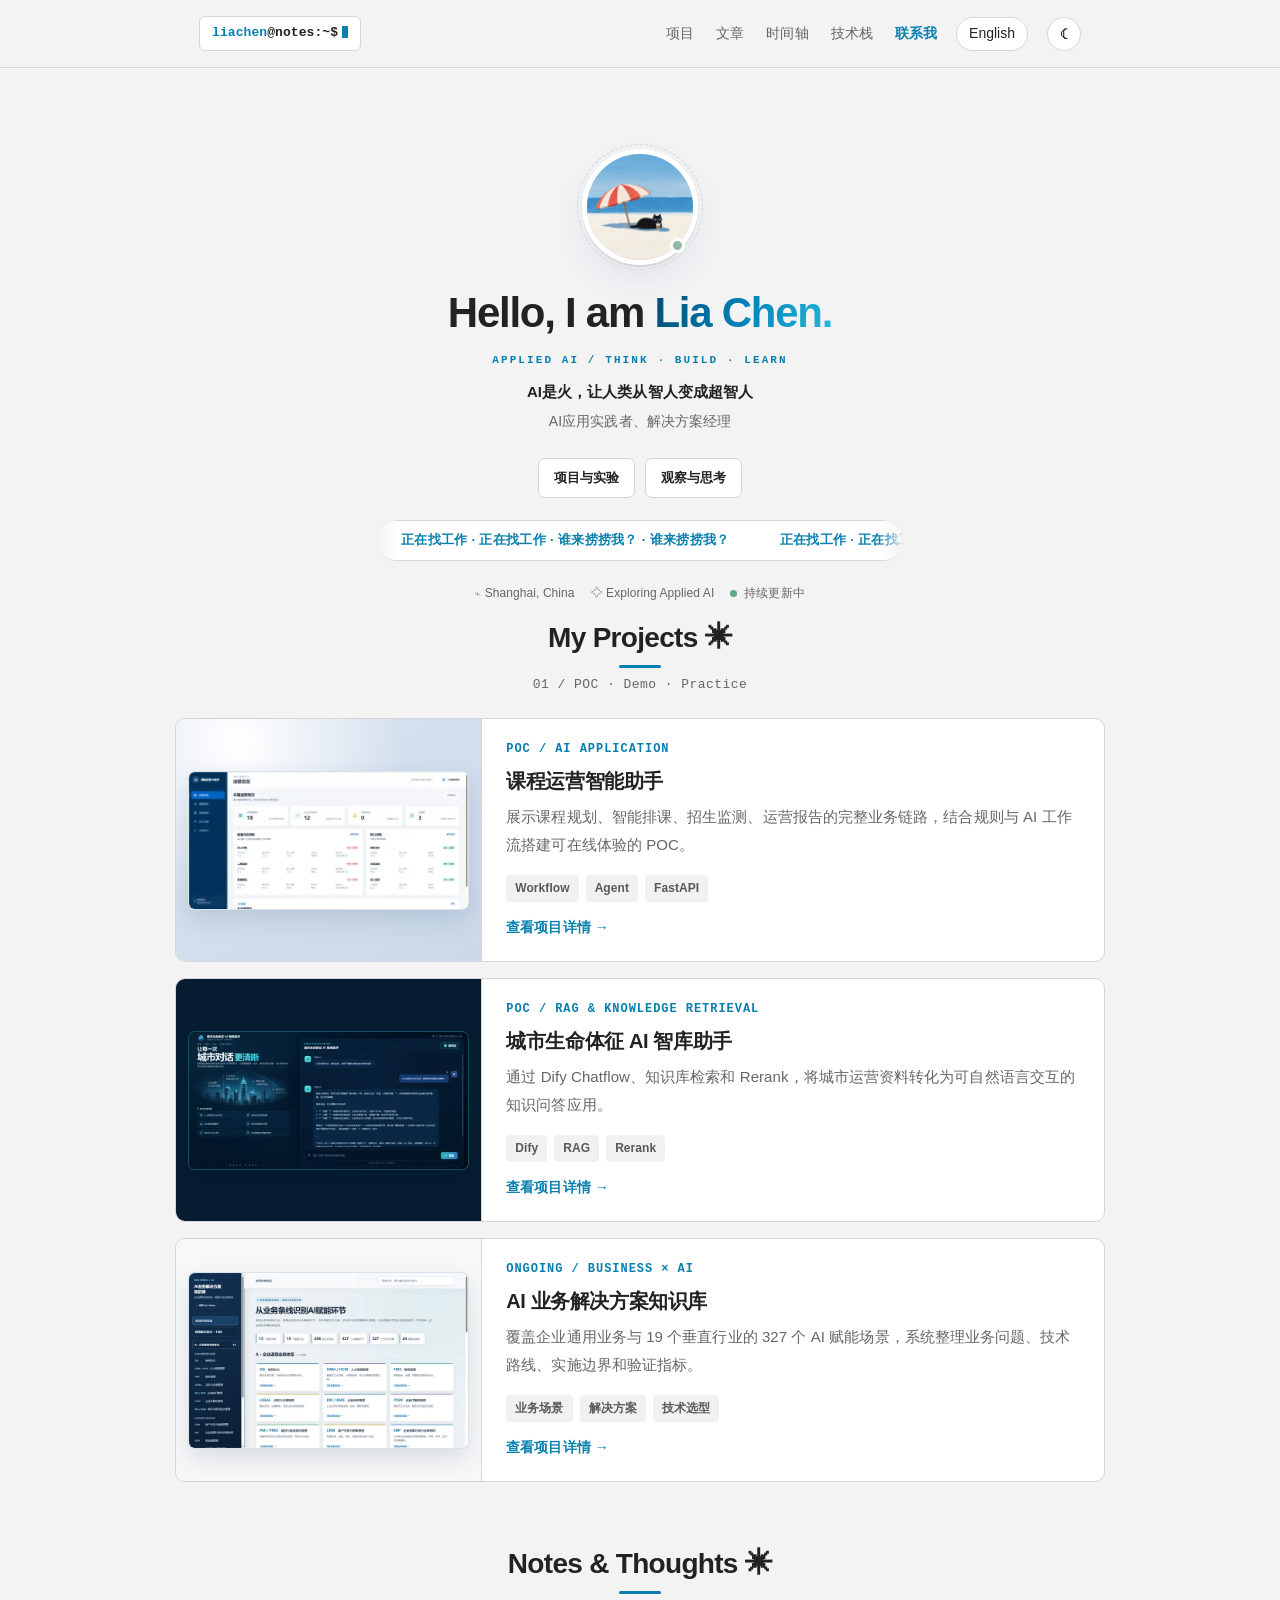
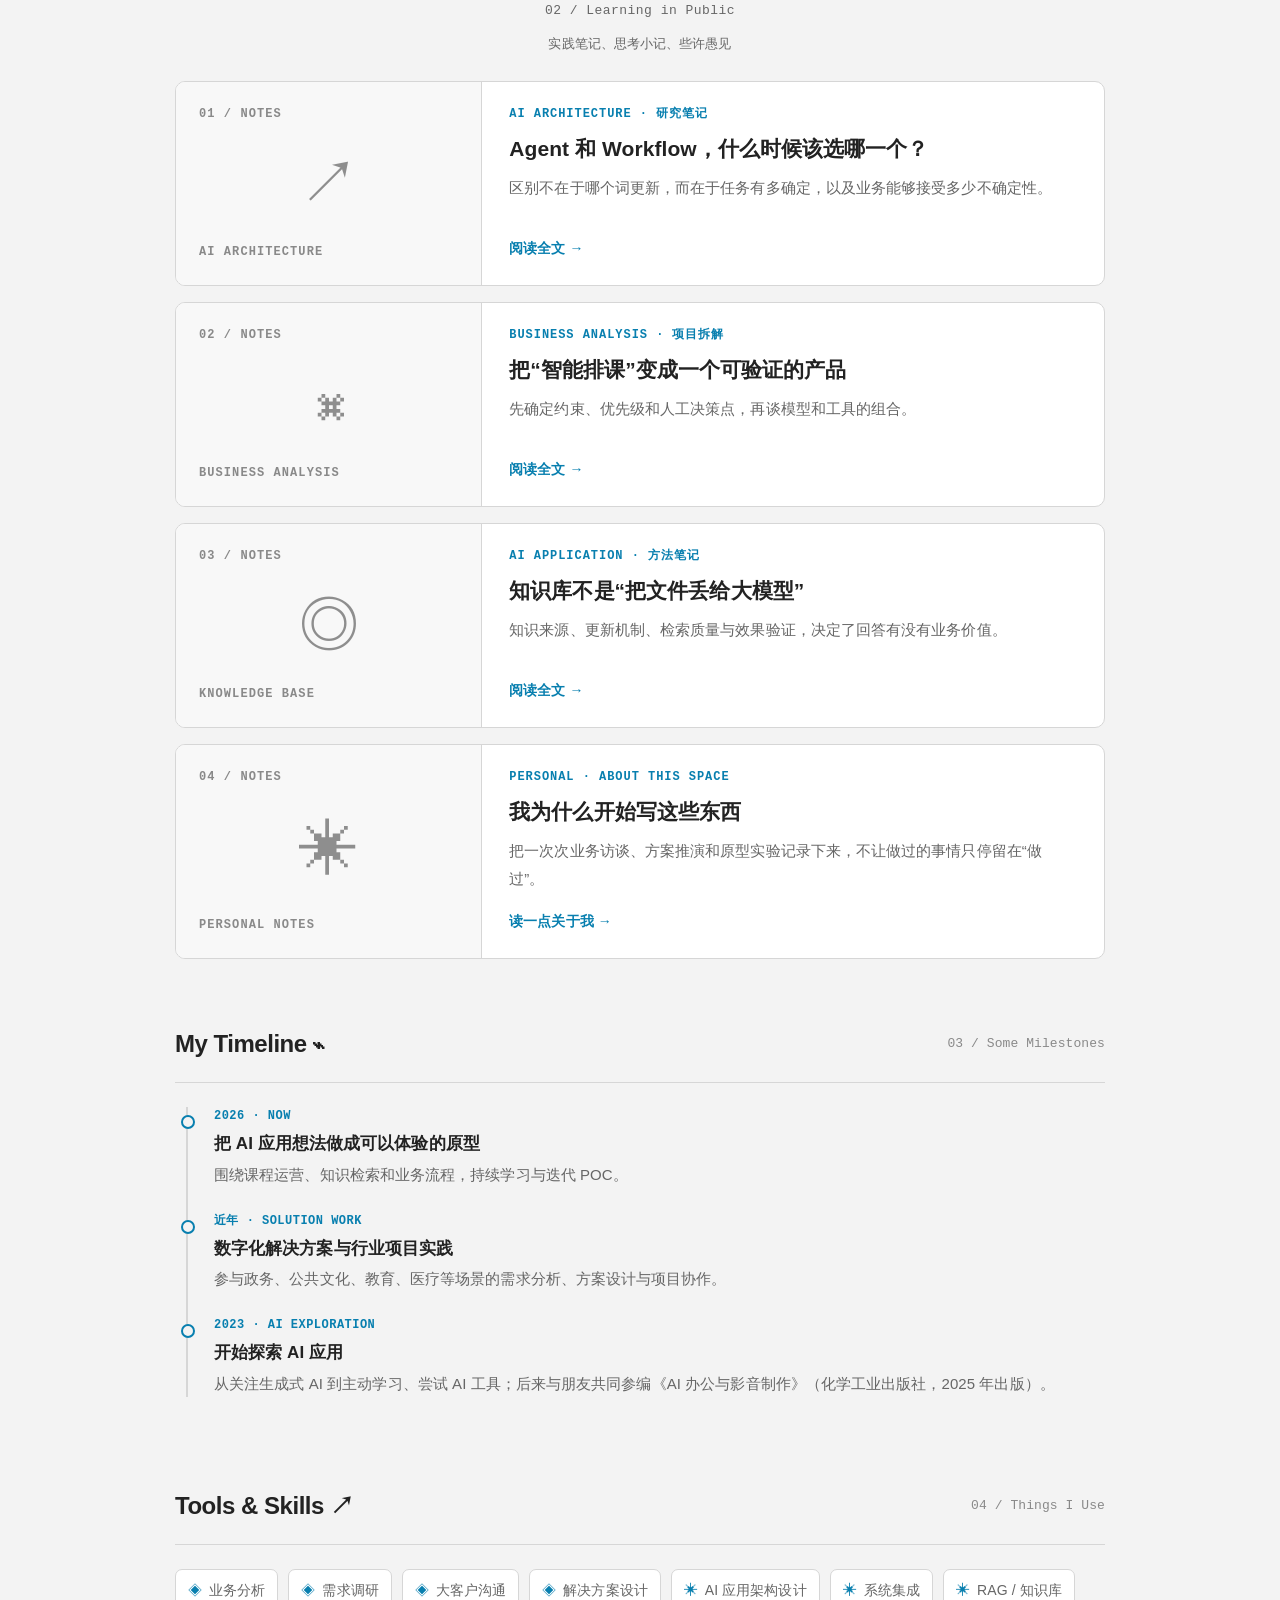
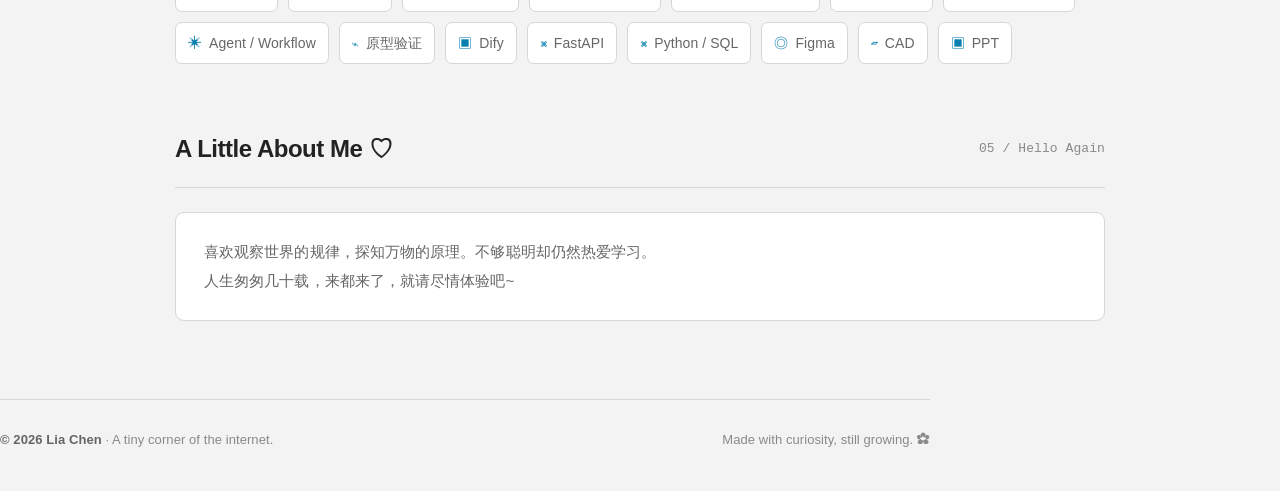
==== commit 648f025f: "Replace architecture milestone with 2023 AI exploration and 2025 coauthored publication" ====
--- a/index.html
+++ b/index.html
@@ -10,6 +10,6 @@
 <a class="note-card" href="notes/knowledge-base.html"><div class="note-visual"><span class="note-number">03 / NOTES</span><span class="note-mark">◎</span><span class="note-topic">KNOWLEDGE BASE</span></div><div class="note-copy"><span class="overline">AI APPLICATION · 方法笔记</span><h3>知识库不是“把文件丢给大模型”</h3><p>知识来源、更新机制、检索质量与效果验证，决定了回答有没有业务价值。</p><span class="text-link">阅读全文 →</span></div></a>
 <a class="note-card" href="#about"><div class="note-visual"><span class="note-number">04 / NOTES</span><span class="note-mark">✳</span><span class="note-topic">PERSONAL NOTES</span></div><div class="note-copy"><span class="overline">PERSONAL · About this space</span><h3>我为什么开始写这些东西</h3><p>把一次次业务访谈、方案推演和原型实验记录下来，不让做过的事情只停留在“做过”。</p><span class="text-link">读一点关于我 →</span></div></a>
 </div></section>
-<section class="section wrap" id="timeline"><div class="section-head"><h2>My Timeline <span aria-hidden="true">⌁</span></h2><span class="h-sub">03 / Some Milestones</span></div><div class="timelines"><div class="time"><div class="time-date">2026 · NOW</div><h3>把 AI 应用想法做成可以体验的原型</h3><p>围绕课程运营、知识检索和业务流程，持续学习与迭代 POC。</p></div><div class="time"><div class="time-date">近年 · SOLUTION WORK</div><h3>数字化解决方案与行业项目实践</h3><p>参与政务、公共文化、教育、医疗等场景的需求分析、方案设计与项目协作。</p></div><div class="time"><div class="time-date">EARLIER · ARCHITECTURE</div><h3>从建筑设计开始的职业旅程</h3><p>学习如何理解真实需求、协调多方约束，再把想法变成可执行的设计。</p></div></div></section>
+<section class="section wrap" id="timeline"><div class="section-head"><h2>My Timeline <span aria-hidden="true">⌁</span></h2><span class="h-sub">03 / Some Milestones</span></div><div class="timelines"><div class="time"><div class="time-date">2026 · NOW</div><h3>把 AI 应用想法做成可以体验的原型</h3><p>围绕课程运营、知识检索和业务流程，持续学习与迭代 POC。</p></div><div class="time"><div class="time-date">近年 · SOLUTION WORK</div><h3>数字化解决方案与行业项目实践</h3><p>参与政务、公共文化、教育、医疗等场景的需求分析、方案设计与项目协作。</p></div><div class="time"><div class="time-date">2023 · AI EXPLORATION</div><h3>开始探索 AI 应用</h3><p>从关注生成式 AI 到主动学习、尝试 AI 工具；后来与朋友共同参编《AI 办公与影音制作》（化学工业出版社，2025 年出版）。</p></div></div></section>
 <section class="section wrap" id="stack"><div class="section-head"><h2>Tools & Skills <span aria-hidden="true">↗</span></h2><span class="h-sub">04 / Things I Use</span></div><div class="stack"><span class="stack-pill"><em>◈</em> 业务分析</span><span class="stack-pill"><em>◈</em> 需求调研</span><span class="stack-pill"><em>◈</em> 大客户沟通</span><span class="stack-pill"><em>◈</em> 解决方案设计</span><span class="stack-pill"><em>✳</em> AI 应用架构设计</span><span class="stack-pill"><em>✳</em> 系统集成</span><span class="stack-pill"><em>✳</em> RAG / 知识库</span><span class="stack-pill"><em>✳</em> Agent / Workflow</span><span class="stack-pill"><em>⌁</em> 原型验证</span><span class="stack-pill"><em>▣</em> Dify</span><span class="stack-pill"><em>⌘</em> FastAPI</span><span class="stack-pill"><em>⌘</em> Python / SQL</span><span class="stack-pill"><em>◎</em> Figma</span><span class="stack-pill"><em>▱</em> CAD</span><span class="stack-pill"><em>▣</em> PPT</span></div></section>
-<section class="section wrap" id="about"><div class="section-head"><h2>A Little About Me <span aria-hidden="true">♡</span></h2><span class="h-sub">05 / Hello Again</span></div><div class="about-card"><p>喜欢观察世界的规律，探知万物的原理。不够聪明却仍然热爱学习。<br>人生匆匆几十载，来都来了，就请尽情体验吧~</p></div></section></main><footer class="wrap endnote"><span><b>© <span data-year>2026</span> Lia Chen</b> · A tiny corner of the internet.</span><span>Made with curiosity, still growing. ✿</span></footer><script src="assets/i18n.js?v=20261021notes-copy" defer></script><script src="assets/main.js?v=20261020case" defer></script></body></html>
+<section class="section wrap" id="about"><div class="section-head"><h2>A Little About Me <span aria-hidden="true">♡</span></h2><span class="h-sub">05 / Hello Again</span></div><div class="about-card"><p>喜欢观察世界的规律，探知万物的原理。不够聪明却仍然热爱学习。<br>人生匆匆几十载，来都来了，就请尽情体验吧~</p></div></section></main><footer class="wrap endnote"><span><b>© <span data-year>2026</span> Lia Chen</b> · A tiny corner of the internet.</span><span>Made with curiosity, still growing. ✿</span></footer><script src="assets/i18n.js?v=20261021timeline" defer></script><script src="assets/main.js?v=20261020case" defer></script></body></html>
--- a/assets/style.css
+++ b/assets/style.css
@@ -468,3 +468,15 @@
   .nav-links{gap:12px}
   .site-header .nav-links a.nav-contact{font-size:12px;white-space:nowrap}
 }
+
+
+/* Compact mobile navigation with Contact link */
+@media(max-width:720px){
+  .site-header .nav{display:grid;grid-template-columns:1fr auto;grid-template-rows:auto auto;row-gap:9px;padding-top:9px;padding-bottom:9px}
+  .site-header .brand{grid-row:1;grid-column:1;justify-self:start}
+  .site-header .nav-right{grid-column:1/-1;grid-row:2;width:100%;justify-content:space-between;gap:9px;min-width:0}
+  .site-header .nav-links{flex:1;min-width:0;display:flex;gap:14px;overflow-x:auto;scrollbar-width:none}
+  .site-header .nav-links::-webkit-scrollbar{display:none}
+  .site-header .nav-links a{font-size:12px}
+  .site-header .lang-btn,.site-header .theme-btn{flex:0 0 auto}
+}
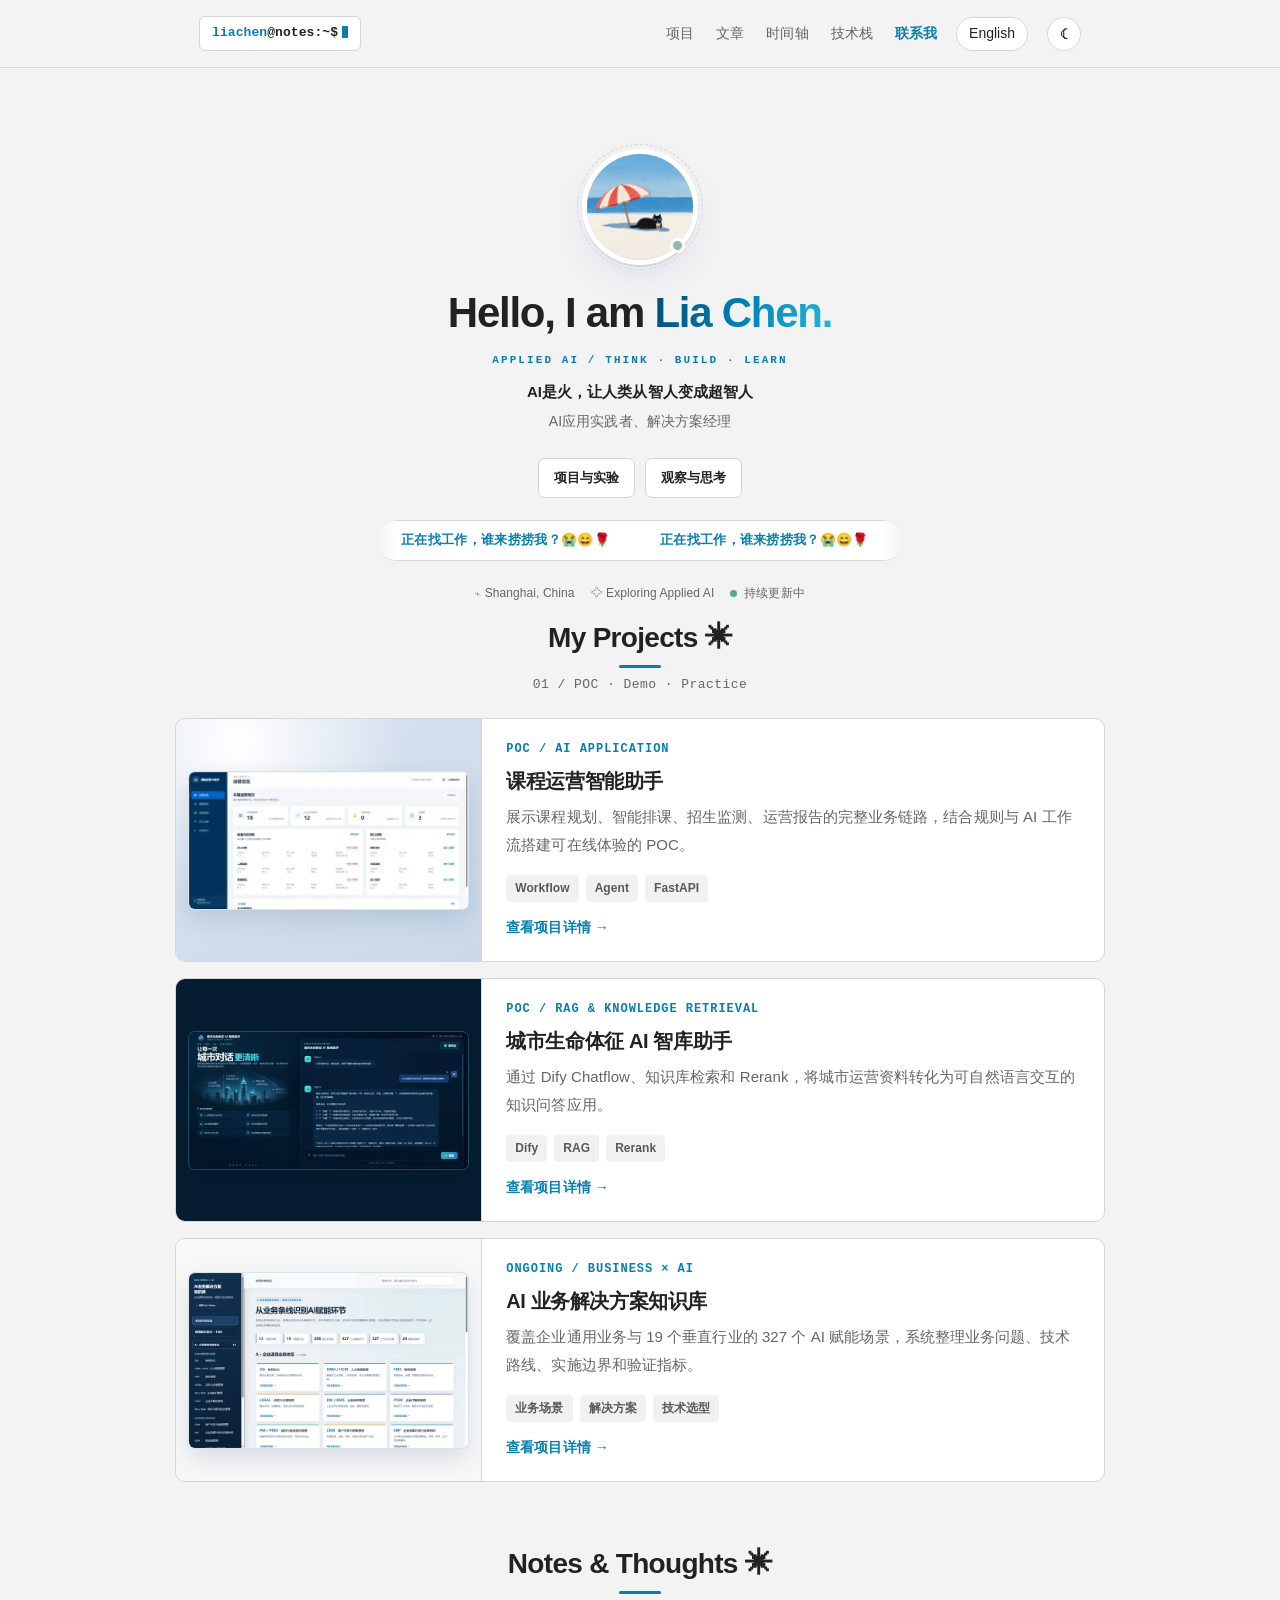
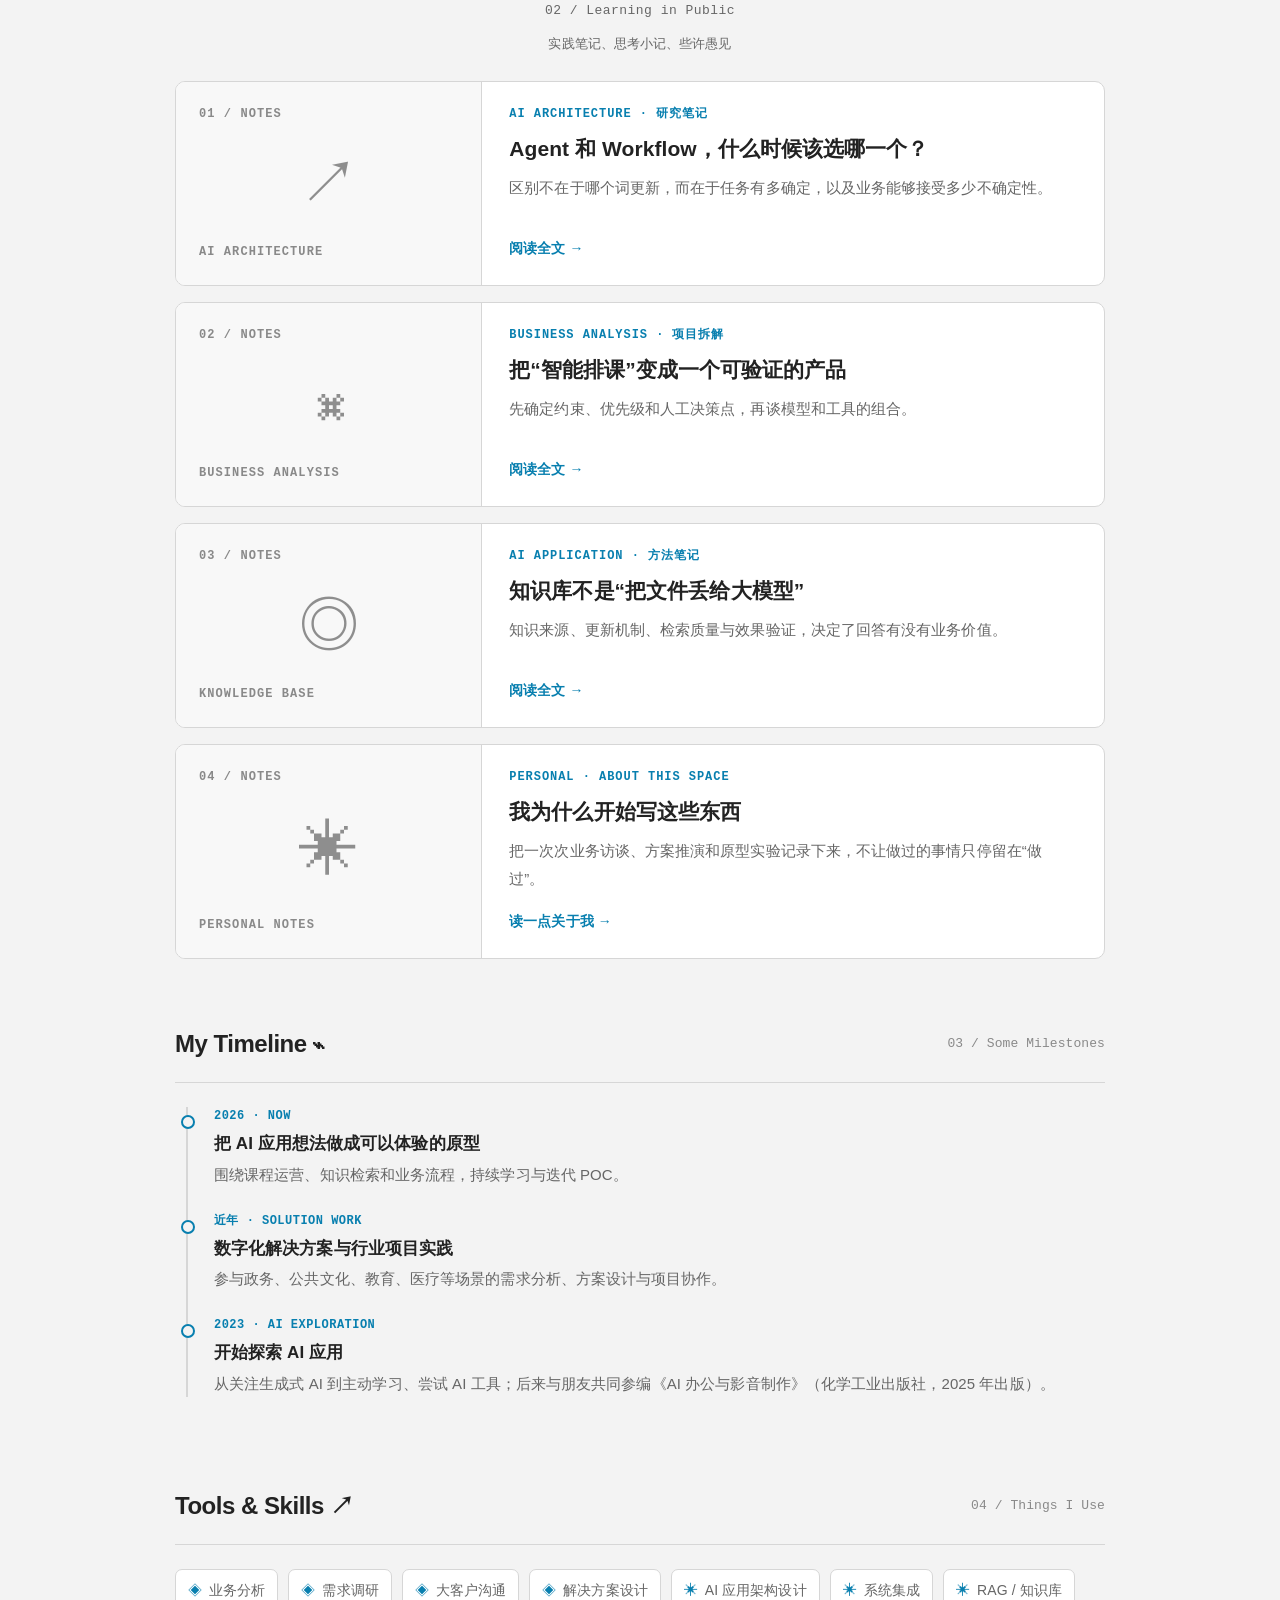
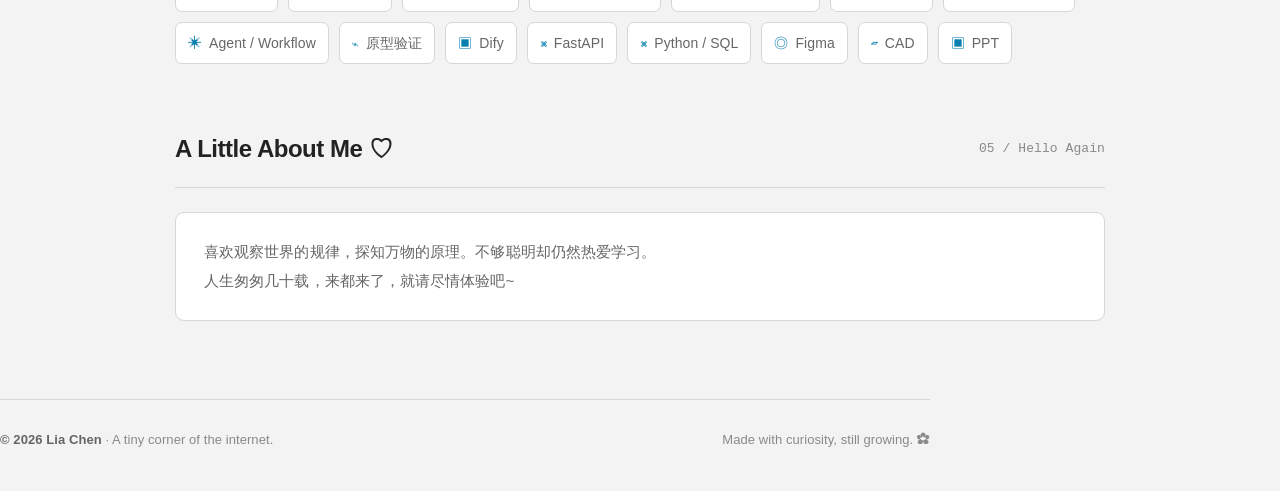
==== commit ae2fe328: "Change scrolling job ticker to playful single message with emojis" ====
--- a/index.html
+++ b/index.html
@@ -1,4 +1,4 @@
-<!doctype html><html lang="zh-CN"><head><meta charset="utf-8"><meta name="viewport" content="width=device-width,initial-scale=1"><meta name="color-scheme" content="light dark"><meta name="description" content="Lia Chen 的个人网站：AI 应用解决方案、POC 作品与业务分析笔记。"><title>Home · Lia's Notes</title><link rel="stylesheet" href="assets/style.css?v=20261021resume"></head><body><header class="site-header"><nav class="wrap nav" aria-label="主导航"><a class="brand" href="index.html"><span class="user">liachen</span>@notes:~$<span aria-hidden="true" class="cursor"></span></a><div class="nav-right"><div class="nav-links"><a href="index.html#projects">项目</a><a href="index.html#notes">文章</a><a href="index.html#timeline">时间轴</a><a href="index.html#stack">技术栈</a><a href="contact.html" class="nav-contact">联系我</a></div><button type="button" class="lang-btn" data-lang-toggle aria-label="Switch to English">English</button><button type="button" class="theme-btn" data-theme-toggle aria-label="切换深浅色模式">☾</button></div></nav></header><main><section class="hero wrap" id="top"><div class="avatar"><img class="avatar-image" src="assets/avatar-beach-umbrella-cat.png" alt="海边遮阳伞下戴墨镜的黑猫头像" width="106" height="106" style="border-radius:50%"><i class="avatar-dot" aria-hidden="true"></i></div><h1>Hello, I am <span>Lia Chen.</span></h1><div class="eyebrow">APPLIED AI / THINK · BUILD · LEARN</div><p class="hero-slogan">AI是火，让人类从智人变成超智人</p><p class="hero-role">AI应用实践者、解决方案经理</p><div class="hero-actions"><a class="small-btn" href="#projects">项目与实验</a><a class="small-btn" href="#notes">观察与思考</a></div><div class="job-ticker" role="note"><span class="job-ticker-accessible">正在找工作 · 正在找工作 · 谁来捞捞我？ · 谁来捞捞我？</span><div class="job-ticker-track" aria-hidden="true"><span class="job-ticker-line">正在找工作 · 正在找工作 · 谁来捞捞我？ · 谁来捞捞我？</span><span class="job-ticker-line">正在找工作 · 正在找工作 · 谁来捞捞我？ · 谁来捞捞我？</span></div></div><div class="hero-bottom"><span>⌁ <b>Shanghai, China</b></span><span>✧ <b>Exploring Applied AI</b></span><span class="update-status"><span class="status-dot" aria-hidden="true"></span><b>持续更新中</b></span></div></section>
+<!doctype html><html lang="zh-CN"><head><meta charset="utf-8"><meta name="viewport" content="width=device-width,initial-scale=1"><meta name="color-scheme" content="light dark"><meta name="description" content="Lia Chen 的个人网站：AI 应用解决方案、POC 作品与业务分析笔记。"><title>Home · Lia's Notes</title><link rel="stylesheet" href="assets/style.css?v=20261021resume"></head><body><header class="site-header"><nav class="wrap nav" aria-label="主导航"><a class="brand" href="index.html"><span class="user">liachen</span>@notes:~$<span aria-hidden="true" class="cursor"></span></a><div class="nav-right"><div class="nav-links"><a href="index.html#projects">项目</a><a href="index.html#notes">文章</a><a href="index.html#timeline">时间轴</a><a href="index.html#stack">技术栈</a><a href="contact.html" class="nav-contact">联系我</a></div><button type="button" class="lang-btn" data-lang-toggle aria-label="Switch to English">English</button><button type="button" class="theme-btn" data-theme-toggle aria-label="切换深浅色模式">☾</button></div></nav></header><main><section class="hero wrap" id="top"><div class="avatar"><img class="avatar-image" src="assets/avatar-beach-umbrella-cat.png" alt="海边遮阳伞下戴墨镜的黑猫头像" width="106" height="106" style="border-radius:50%"><i class="avatar-dot" aria-hidden="true"></i></div><h1>Hello, I am <span>Lia Chen.</span></h1><div class="eyebrow">APPLIED AI / THINK · BUILD · LEARN</div><p class="hero-slogan">AI是火，让人类从智人变成超智人</p><p class="hero-role">AI应用实践者、解决方案经理</p><div class="hero-actions"><a class="small-btn" href="#projects">项目与实验</a><a class="small-btn" href="#notes">观察与思考</a></div><div class="job-ticker" role="note"><span class="job-ticker-accessible">正在找工作，谁来捞捞我？😭😄🌹</span><div class="job-ticker-track" aria-hidden="true"><span class="job-ticker-line">正在找工作，谁来捞捞我？😭😄🌹</span><span class="job-ticker-line">正在找工作，谁来捞捞我？😭😄🌹</span></div></div><div class="hero-bottom"><span>⌁ <b>Shanghai, China</b></span><span>✧ <b>Exploring Applied AI</b></span><span class="update-status"><span class="status-dot" aria-hidden="true"></span><b>持续更新中</b></span></div></section>
 <section class="section wrap" id="projects"><div class="section-head"><h2>My Projects <span aria-hidden="true">✳</span></h2><span class="h-sub">01 / POC · Demo · Practice</span></div><div class="project-list">
 <a class="project-card project-card-link" href="projects/course-operations.html" aria-label="查看课程运营智能助手项目详情"><div class="art art-course" aria-hidden="true"><img class="project-shot" src="assets/course-operations-overview.webp" alt="" width="580" height="285" loading="lazy"></div><div class="project-info"><div class="overline">POC / AI Application</div><h3>课程运营智能助手</h3><p>展示课程规划、智能排课、招生监测、运营报告的完整业务链路，结合规则与 AI 工作流搭建可在线体验的 POC。</p><div class="tags"><span class="tag">Workflow</span><span class="tag">Agent</span><span class="tag">FastAPI</span></div><span class="text-link">查看项目详情 →</span></div></a>
 <a class="project-card project-card-link" href="projects/city-vitals.html" aria-label="查看城市生命体征 AI 智库助手项目详情"><div class="art art-city" aria-hidden="true"><img class="project-shot" src="assets/city-vitals-assistant-thumb.webp" alt="" width="720" height="354" loading="lazy"></div><div class="project-info"><div class="overline">POC / RAG & Knowledge Retrieval</div><h3>城市生命体征 AI 智库助手</h3><p>通过 Dify Chatflow、知识库检索和 Rerank，将城市运营资料转化为可自然语言交互的知识问答应用。</p><div class="tags"><span class="tag">Dify</span><span class="tag">RAG</span><span class="tag">Rerank</span></div><span class="text-link">查看项目详情 →</span></div></a>
@@ -12,4 +12,4 @@
 </div></section>
 <section class="section wrap" id="timeline"><div class="section-head"><h2>My Timeline <span aria-hidden="true">⌁</span></h2><span class="h-sub">03 / Some Milestones</span></div><div class="timelines"><div class="time"><div class="time-date">2026 · NOW</div><h3>把 AI 应用想法做成可以体验的原型</h3><p>围绕课程运营、知识检索和业务流程，持续学习与迭代 POC。</p></div><div class="time"><div class="time-date">近年 · SOLUTION WORK</div><h3>数字化解决方案与行业项目实践</h3><p>参与政务、公共文化、教育、医疗等场景的需求分析、方案设计与项目协作。</p></div><div class="time"><div class="time-date">2023 · AI EXPLORATION</div><h3>开始探索 AI 应用</h3><p>从关注生成式 AI 到主动学习、尝试 AI 工具；后来与朋友共同参编《AI 办公与影音制作》（化学工业出版社，2025 年出版）。</p></div></div></section>
 <section class="section wrap" id="stack"><div class="section-head"><h2>Tools & Skills <span aria-hidden="true">↗</span></h2><span class="h-sub">04 / Things I Use</span></div><div class="stack"><span class="stack-pill"><em>◈</em> 业务分析</span><span class="stack-pill"><em>◈</em> 需求调研</span><span class="stack-pill"><em>◈</em> 大客户沟通</span><span class="stack-pill"><em>◈</em> 解决方案设计</span><span class="stack-pill"><em>✳</em> AI 应用架构设计</span><span class="stack-pill"><em>✳</em> 系统集成</span><span class="stack-pill"><em>✳</em> RAG / 知识库</span><span class="stack-pill"><em>✳</em> Agent / Workflow</span><span class="stack-pill"><em>⌁</em> 原型验证</span><span class="stack-pill"><em>▣</em> Dify</span><span class="stack-pill"><em>⌘</em> FastAPI</span><span class="stack-pill"><em>⌘</em> Python / SQL</span><span class="stack-pill"><em>◎</em> Figma</span><span class="stack-pill"><em>▱</em> CAD</span><span class="stack-pill"><em>▣</em> PPT</span></div></section>
-<section class="section wrap" id="about"><div class="section-head"><h2>A Little About Me <span aria-hidden="true">♡</span></h2><span class="h-sub">05 / Hello Again</span></div><div class="about-card"><p>喜欢观察世界的规律，探知万物的原理。不够聪明却仍然热爱学习。<br>人生匆匆几十载，来都来了，就请尽情体验吧~</p></div></section></main><footer class="wrap endnote"><span><b>© <span data-year>2026</span> Lia Chen</b> · A tiny corner of the internet.</span><span>Made with curiosity, still growing. ✿</span></footer><script src="assets/i18n.js?v=20261021timeline" defer></script><script src="assets/main.js?v=20261020case" defer></script></body></html>
+<section class="section wrap" id="about"><div class="section-head"><h2>A Little About Me <span aria-hidden="true">♡</span></h2><span class="h-sub">05 / Hello Again</span></div><div class="about-card"><p>喜欢观察世界的规律，探知万物的原理。不够聪明却仍然热爱学习。<br>人生匆匆几十载，来都来了，就请尽情体验吧~</p></div></section></main><footer class="wrap endnote"><span><b>© <span data-year>2026</span> Lia Chen</b> · A tiny corner of the internet.</span><span>Made with curiosity, still growing. ✿</span></footer><script src="assets/i18n.js?v=20261021ticker-v2" defer></script><script src="assets/main.js?v=20261020case" defer></script></body></html>
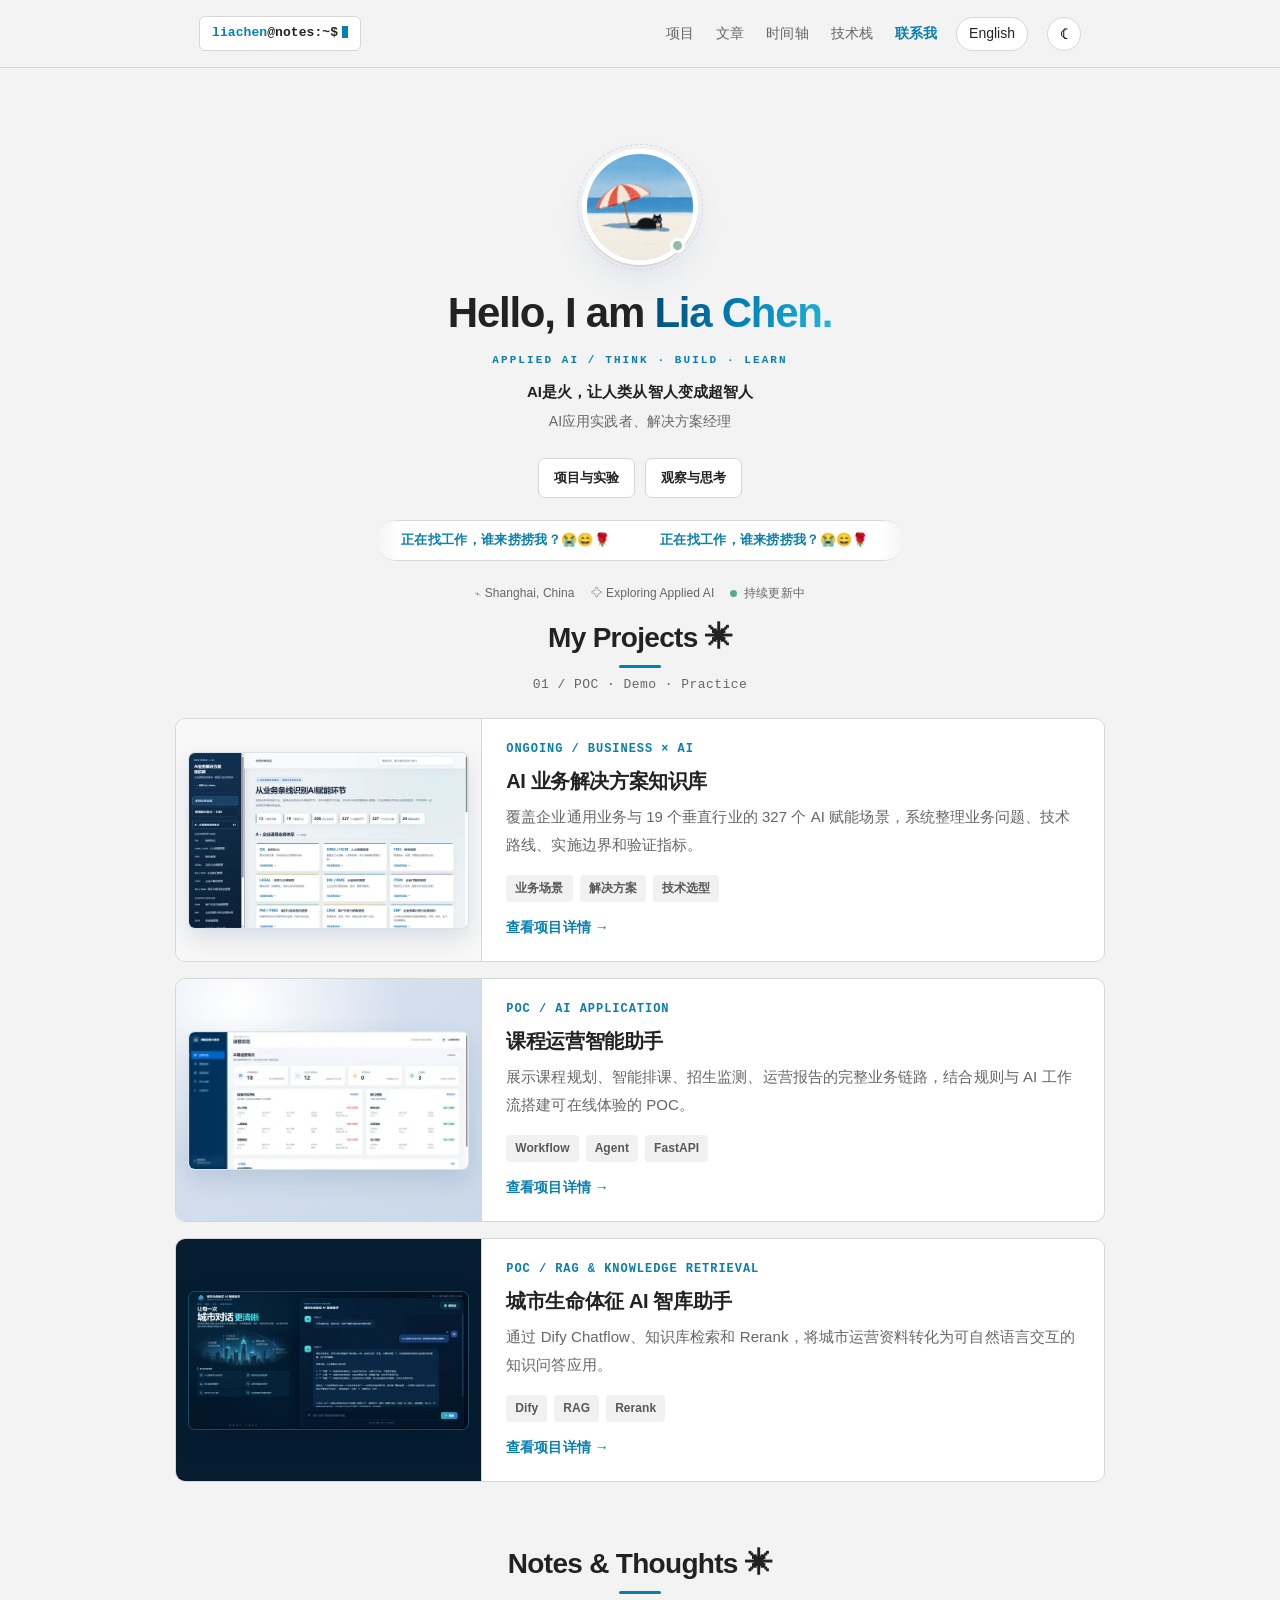
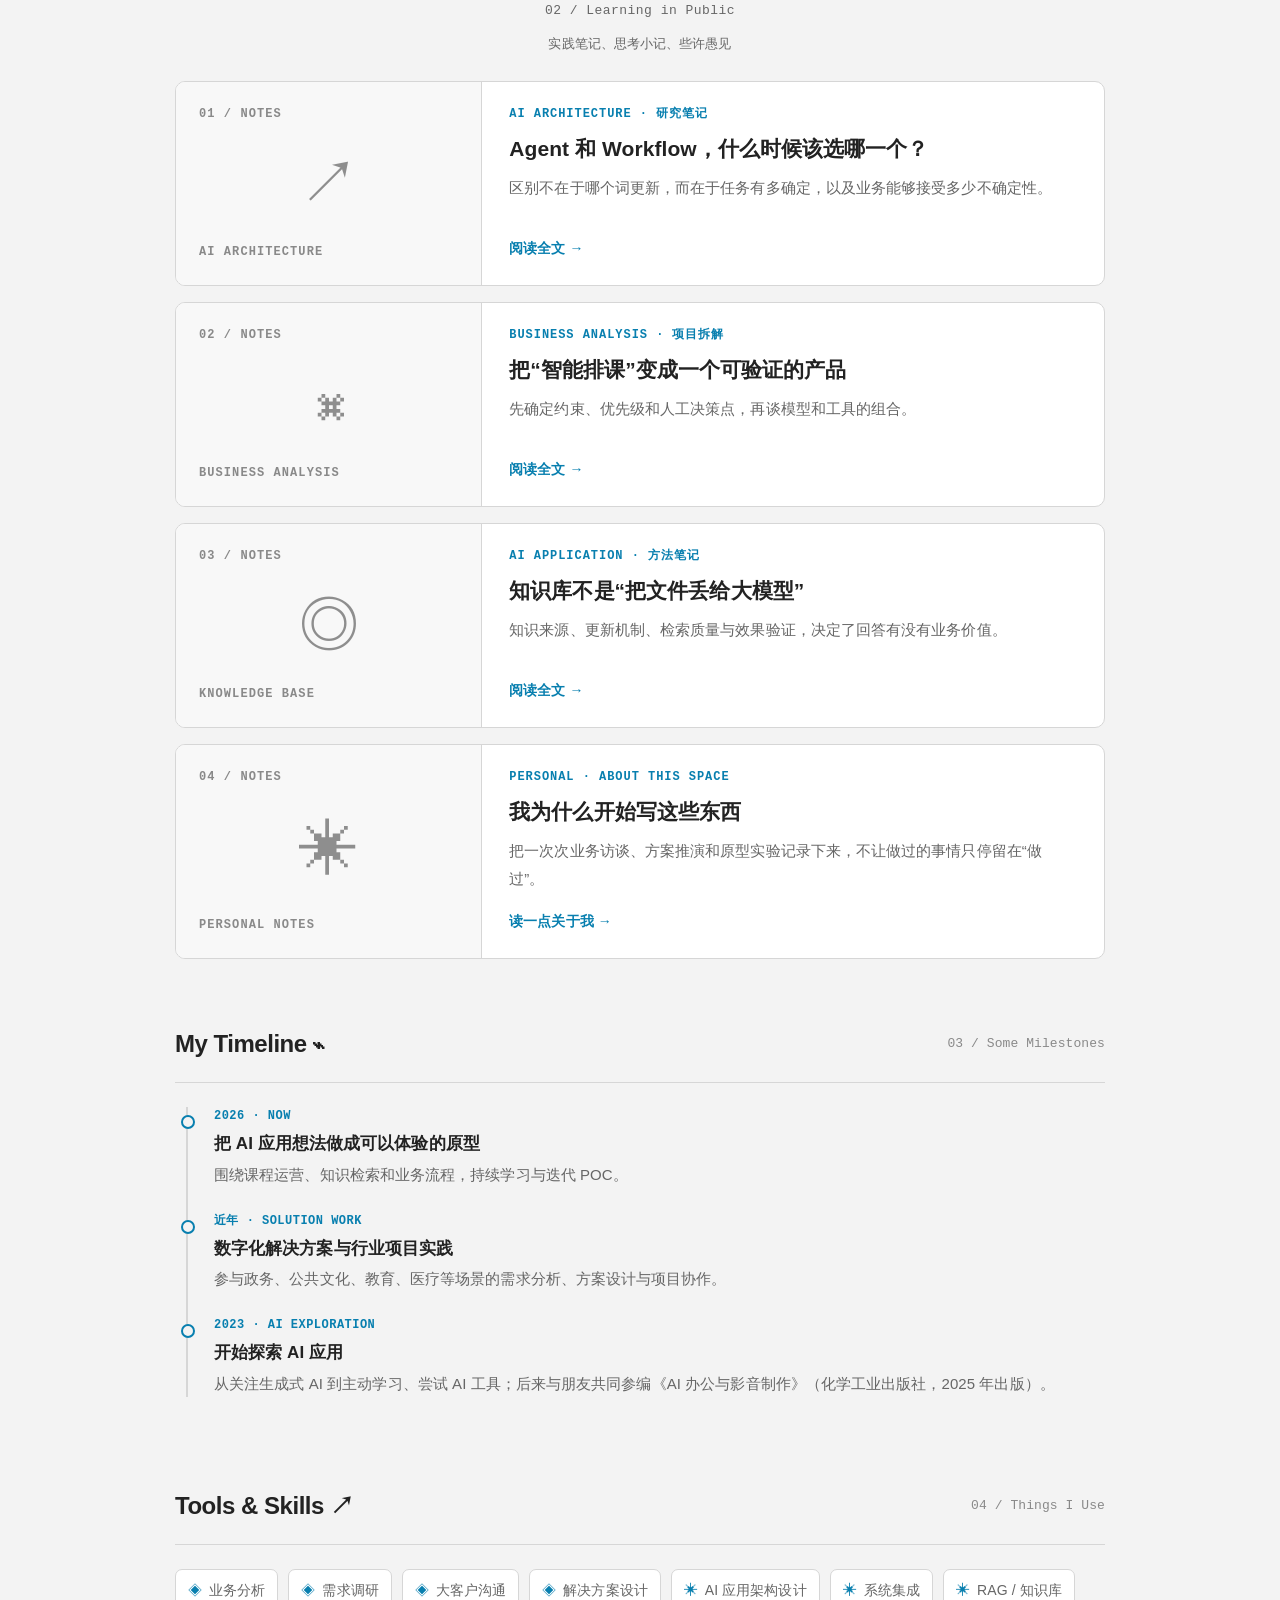
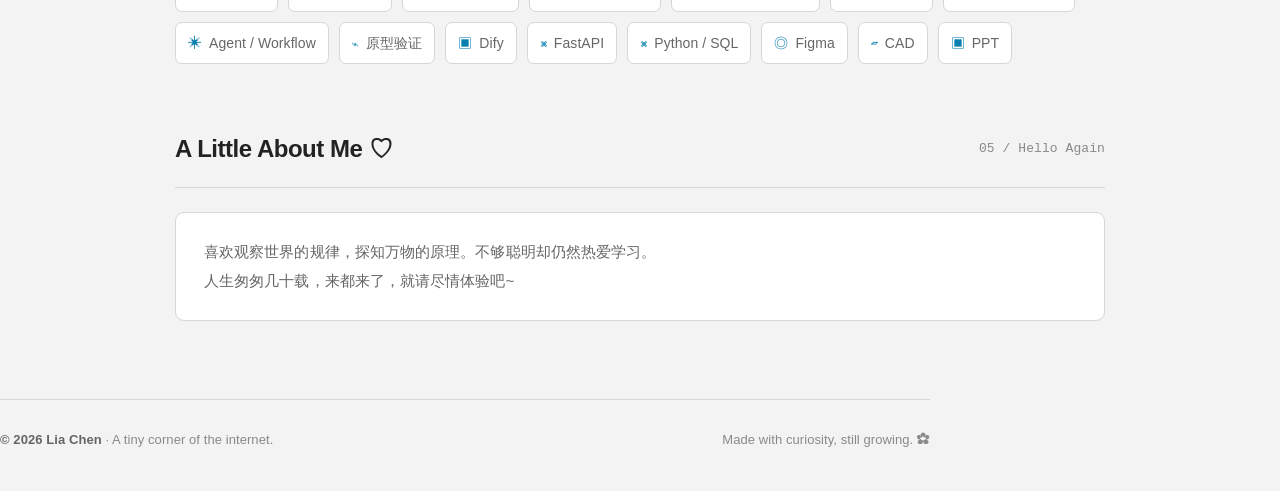
==== commit ddfe9644: "Move AI industry solutions knowledge base to first project card" ====
--- a/index.html
+++ b/index.html
@@ -1,8 +1,8 @@
 <!doctype html><html lang="zh-CN"><head><meta charset="utf-8"><meta name="viewport" content="width=device-width,initial-scale=1"><meta name="color-scheme" content="light dark"><meta name="description" content="Lia Chen 的个人网站：AI 应用解决方案、POC 作品与业务分析笔记。"><title>Home · Lia's Notes</title><link rel="stylesheet" href="assets/style.css?v=20261021resume"></head><body><header class="site-header"><nav class="wrap nav" aria-label="主导航"><a class="brand" href="index.html"><span class="user">liachen</span>@notes:~$<span aria-hidden="true" class="cursor"></span></a><div class="nav-right"><div class="nav-links"><a href="index.html#projects">项目</a><a href="index.html#notes">文章</a><a href="index.html#timeline">时间轴</a><a href="index.html#stack">技术栈</a><a href="contact.html" class="nav-contact">联系我</a></div><button type="button" class="lang-btn" data-lang-toggle aria-label="Switch to English">English</button><button type="button" class="theme-btn" data-theme-toggle aria-label="切换深浅色模式">☾</button></div></nav></header><main><section class="hero wrap" id="top"><div class="avatar"><img class="avatar-image" src="assets/avatar-beach-umbrella-cat.png" alt="海边遮阳伞下戴墨镜的黑猫头像" width="106" height="106" style="border-radius:50%"><i class="avatar-dot" aria-hidden="true"></i></div><h1>Hello, I am <span>Lia Chen.</span></h1><div class="eyebrow">APPLIED AI / THINK · BUILD · LEARN</div><p class="hero-slogan">AI是火，让人类从智人变成超智人</p><p class="hero-role">AI应用实践者、解决方案经理</p><div class="hero-actions"><a class="small-btn" href="#projects">项目与实验</a><a class="small-btn" href="#notes">观察与思考</a></div><div class="job-ticker" role="note"><span class="job-ticker-accessible">正在找工作，谁来捞捞我？😭😄🌹</span><div class="job-ticker-track" aria-hidden="true"><span class="job-ticker-line">正在找工作，谁来捞捞我？😭😄🌹</span><span class="job-ticker-line">正在找工作，谁来捞捞我？😭😄🌹</span></div></div><div class="hero-bottom"><span>⌁ <b>Shanghai, China</b></span><span>✧ <b>Exploring Applied AI</b></span><span class="update-status"><span class="status-dot" aria-hidden="true"></span><b>持续更新中</b></span></div></section>
 <section class="section wrap" id="projects"><div class="section-head"><h2>My Projects <span aria-hidden="true">✳</span></h2><span class="h-sub">01 / POC · Demo · Practice</span></div><div class="project-list">
+<a class="project-card project-card-link" href="projects/industry-ai-solutions.html" aria-label="查看 AI 业务解决方案知识库项目详情"><div class="art art-industries" aria-hidden="true"><img class="project-shot" src="assets/ai-solutions-knowledge-base-thumb.webp" alt="" width="720" height="450" loading="lazy"></div><div class="project-info"><div class="overline">ONGOING / BUSINESS × AI</div><h3>AI 业务解决方案知识库</h3><p>覆盖企业通用业务与 19 个垂直行业的 327 个 AI 赋能场景，系统整理业务问题、技术路线、实施边界和验证指标。</p><div class="tags"><span class="tag">业务场景</span><span class="tag">解决方案</span><span class="tag">技术选型</span></div><span class="text-link">查看项目详情 →</span></div></a>
 <a class="project-card project-card-link" href="projects/course-operations.html" aria-label="查看课程运营智能助手项目详情"><div class="art art-course" aria-hidden="true"><img class="project-shot" src="assets/course-operations-overview.webp" alt="" width="580" height="285" loading="lazy"></div><div class="project-info"><div class="overline">POC / AI Application</div><h3>课程运营智能助手</h3><p>展示课程规划、智能排课、招生监测、运营报告的完整业务链路，结合规则与 AI 工作流搭建可在线体验的 POC。</p><div class="tags"><span class="tag">Workflow</span><span class="tag">Agent</span><span class="tag">FastAPI</span></div><span class="text-link">查看项目详情 →</span></div></a>
 <a class="project-card project-card-link" href="projects/city-vitals.html" aria-label="查看城市生命体征 AI 智库助手项目详情"><div class="art art-city" aria-hidden="true"><img class="project-shot" src="assets/city-vitals-assistant-thumb.webp" alt="" width="720" height="354" loading="lazy"></div><div class="project-info"><div class="overline">POC / RAG & Knowledge Retrieval</div><h3>城市生命体征 AI 智库助手</h3><p>通过 Dify Chatflow、知识库检索和 Rerank，将城市运营资料转化为可自然语言交互的知识问答应用。</p><div class="tags"><span class="tag">Dify</span><span class="tag">RAG</span><span class="tag">Rerank</span></div><span class="text-link">查看项目详情 →</span></div></a>
-<a class="project-card project-card-link" href="projects/industry-ai-solutions.html" aria-label="查看 AI 业务解决方案知识库项目详情"><div class="art art-industries" aria-hidden="true"><img class="project-shot" src="assets/ai-solutions-knowledge-base-thumb.webp" alt="" width="720" height="450" loading="lazy"></div><div class="project-info"><div class="overline">ONGOING / BUSINESS × AI</div><h3>AI 业务解决方案知识库</h3><p>覆盖企业通用业务与 19 个垂直行业的 327 个 AI 赋能场景，系统整理业务问题、技术路线、实施边界和验证指标。</p><div class="tags"><span class="tag">业务场景</span><span class="tag">解决方案</span><span class="tag">技术选型</span></div><span class="text-link">查看项目详情 →</span></div></a>
 </div></section>
 <section class="section wrap" id="notes"><div class="section-head"><h2>Notes & Thoughts <span aria-hidden="true">✳</span></h2><span class="h-sub">02 / Learning in Public</span></div><p class="section-note">实践笔记、思考小记、些许愚见</p><div class="notes">
 <a class="note-card" href="notes/agent-workflow.html"><div class="note-visual"><span class="note-number">01 / NOTES</span><span class="note-mark">↗</span><span class="note-topic">AI ARCHITECTURE</span></div><div class="note-copy"><span class="overline">AI ARCHITECTURE · 研究笔记</span><h3>Agent 和 Workflow，什么时候该选哪一个？</h3><p>区别不在于哪个词更新，而在于任务有多确定，以及业务能够接受多少不确定性。</p><span class="text-link">阅读全文 →</span></div></a>
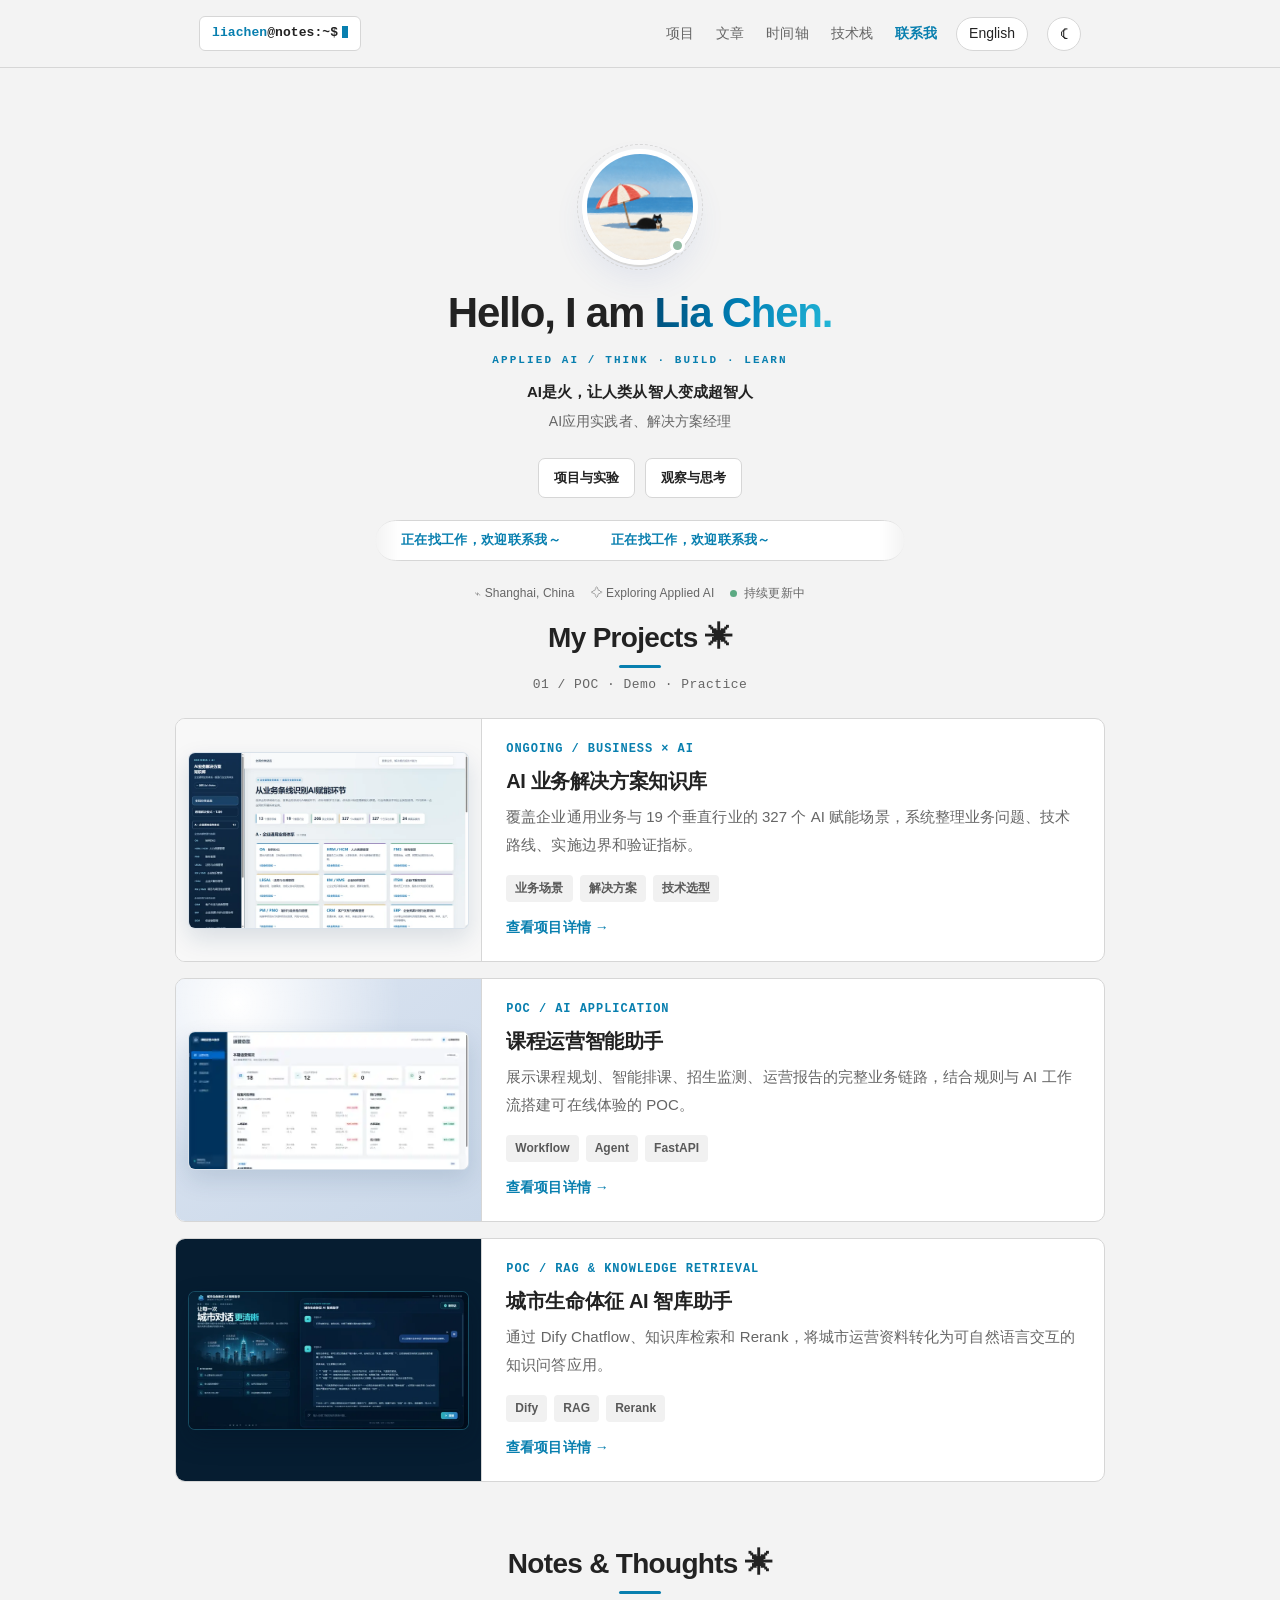
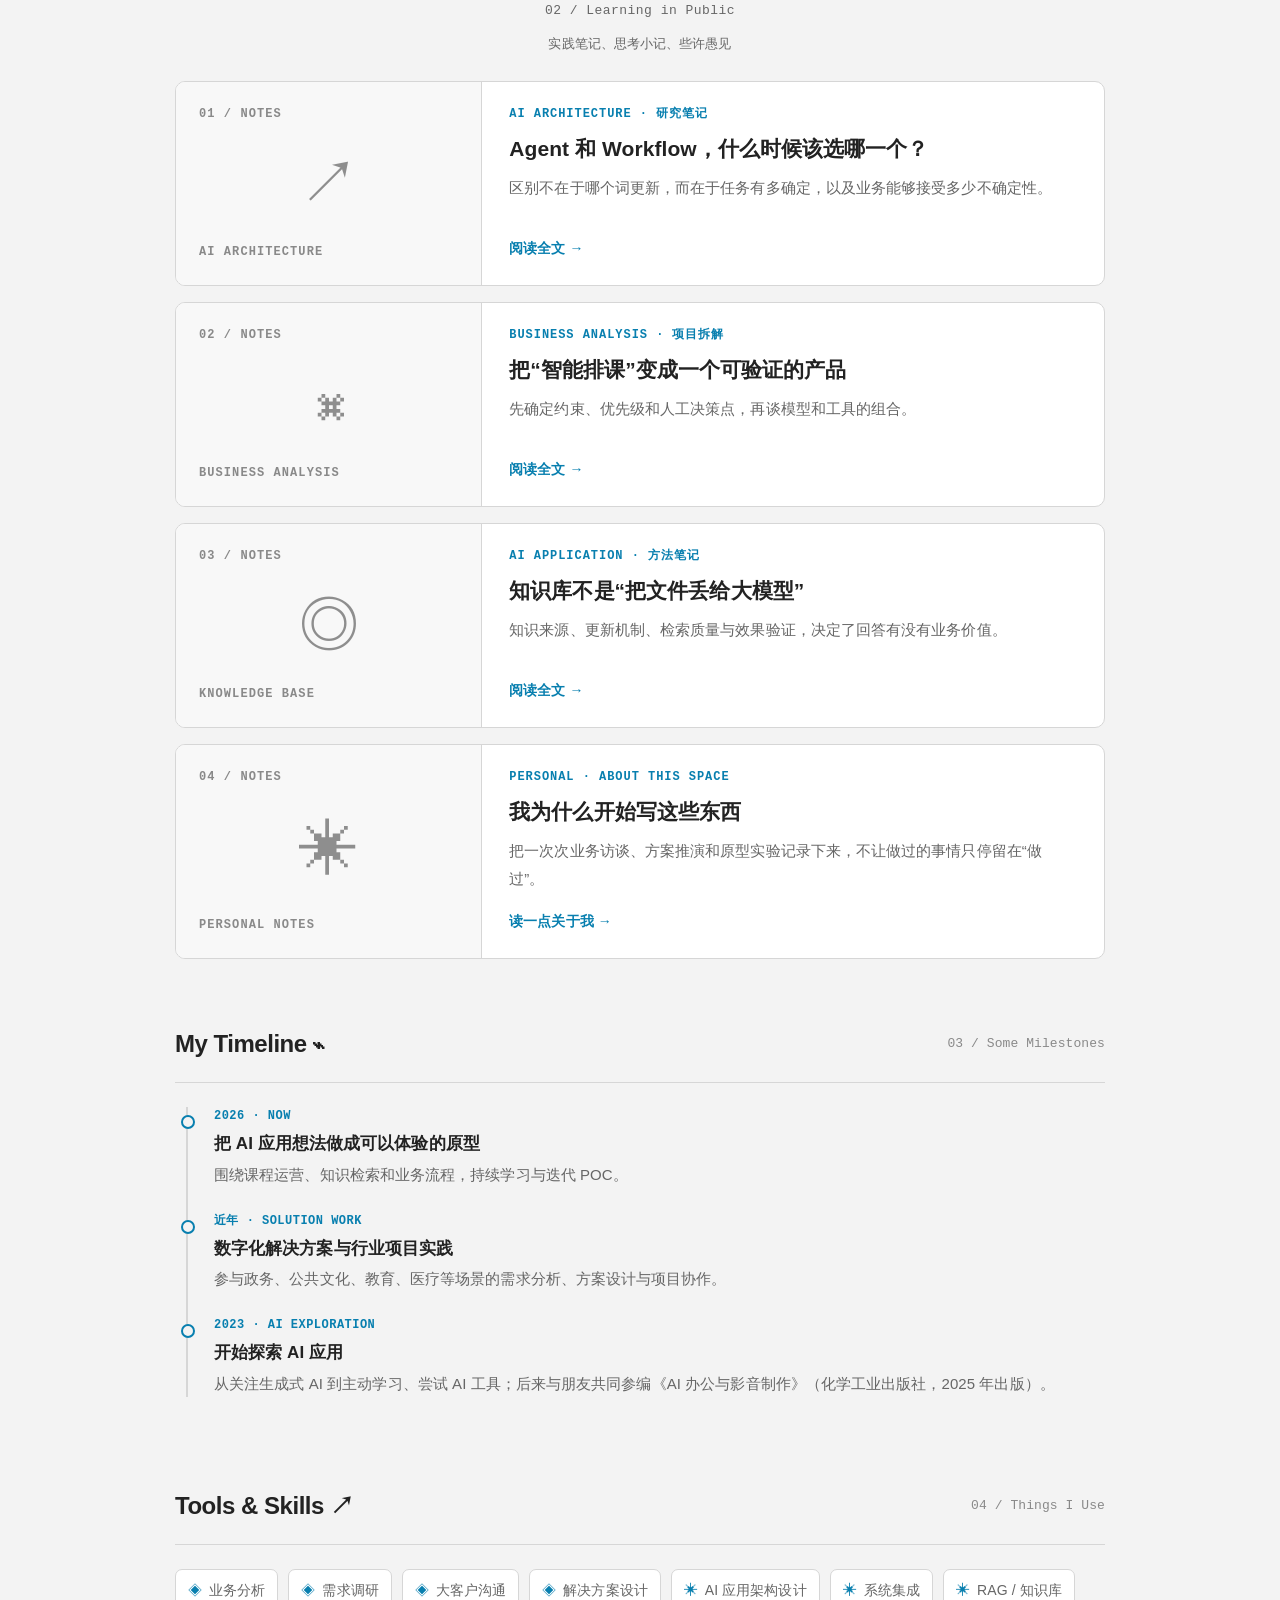
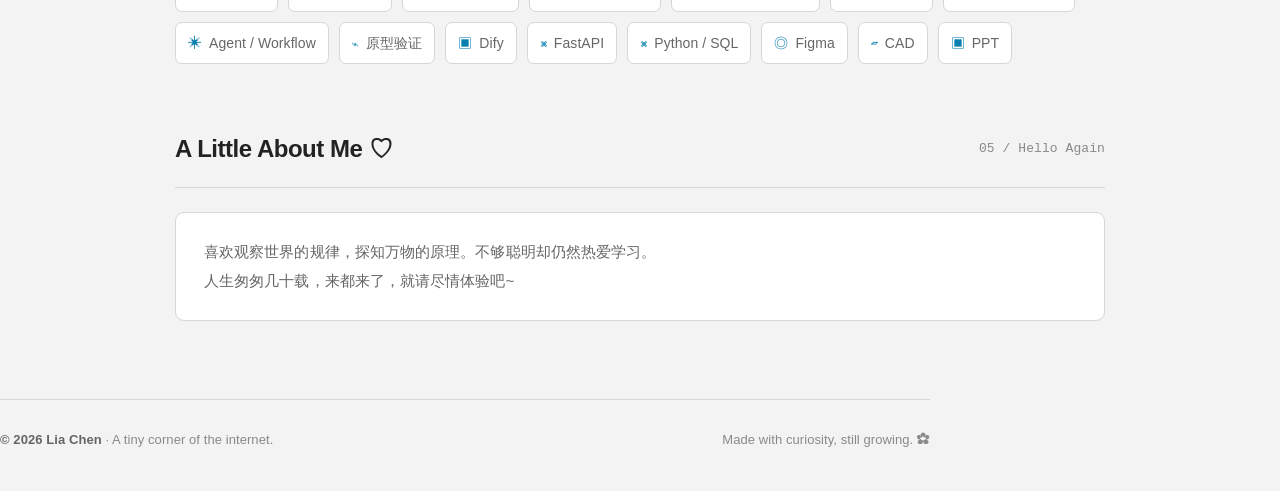
==== commit 527234e2: "Update job search ticker copy # Conflicts: #	assets/i18n.js #	index.html" ====
--- a/index.html
+++ b/index.html
@@ -1,4 +1,4 @@
-<!doctype html><html lang="zh-CN"><head><meta charset="utf-8"><meta name="viewport" content="width=device-width,initial-scale=1"><meta name="color-scheme" content="light dark"><meta name="description" content="Lia Chen 的个人网站：AI 应用解决方案、POC 作品与业务分析笔记。"><title>Home · Lia's Notes</title><link rel="stylesheet" href="assets/style.css?v=20261021resume"></head><body><header class="site-header"><nav class="wrap nav" aria-label="主导航"><a class="brand" href="index.html"><span class="user">liachen</span>@notes:~$<span aria-hidden="true" class="cursor"></span></a><div class="nav-right"><div class="nav-links"><a href="index.html#projects">项目</a><a href="index.html#notes">文章</a><a href="index.html#timeline">时间轴</a><a href="index.html#stack">技术栈</a><a href="contact.html" class="nav-contact">联系我</a></div><button type="button" class="lang-btn" data-lang-toggle aria-label="Switch to English">English</button><button type="button" class="theme-btn" data-theme-toggle aria-label="切换深浅色模式">☾</button></div></nav></header><main><section class="hero wrap" id="top"><div class="avatar"><img class="avatar-image" src="assets/avatar-beach-umbrella-cat.png" alt="海边遮阳伞下戴墨镜的黑猫头像" width="106" height="106" style="border-radius:50%"><i class="avatar-dot" aria-hidden="true"></i></div><h1>Hello, I am <span>Lia Chen.</span></h1><div class="eyebrow">APPLIED AI / THINK · BUILD · LEARN</div><p class="hero-slogan">AI是火，让人类从智人变成超智人</p><p class="hero-role">AI应用实践者、解决方案经理</p><div class="hero-actions"><a class="small-btn" href="#projects">项目与实验</a><a class="small-btn" href="#notes">观察与思考</a></div><div class="job-ticker" role="note"><span class="job-ticker-accessible">正在找工作，谁来捞捞我？😭😄🌹</span><div class="job-ticker-track" aria-hidden="true"><span class="job-ticker-line">正在找工作，谁来捞捞我？😭😄🌹</span><span class="job-ticker-line">正在找工作，谁来捞捞我？😭😄🌹</span></div></div><div class="hero-bottom"><span>⌁ <b>Shanghai, China</b></span><span>✧ <b>Exploring Applied AI</b></span><span class="update-status"><span class="status-dot" aria-hidden="true"></span><b>持续更新中</b></span></div></section>
+<!doctype html><html lang="zh-CN"><head><meta charset="utf-8"><meta name="viewport" content="width=device-width,initial-scale=1"><meta name="color-scheme" content="light dark"><meta name="description" content="Lia Chen 的个人网站：AI 应用解决方案、POC 作品与业务分析笔记。"><title>Home · Lia's Notes</title><link rel="stylesheet" href="assets/style.css?v=20261021resume"></head><body><header class="site-header"><nav class="wrap nav" aria-label="主导航"><a class="brand" href="index.html"><span class="user">liachen</span>@notes:~$<span aria-hidden="true" class="cursor"></span></a><div class="nav-right"><div class="nav-links"><a href="index.html#projects">项目</a><a href="index.html#notes">文章</a><a href="index.html#timeline">时间轴</a><a href="index.html#stack">技术栈</a><a href="contact.html" class="nav-contact">联系我</a></div><button type="button" class="lang-btn" data-lang-toggle aria-label="Switch to English">English</button><button type="button" class="theme-btn" data-theme-toggle aria-label="切换深浅色模式">☾</button></div></nav></header><main><section class="hero wrap" id="top"><div class="avatar"><img class="avatar-image" src="assets/avatar-beach-umbrella-cat.png" alt="海边遮阳伞下戴墨镜的黑猫头像" width="106" height="106" style="border-radius:50%"><i class="avatar-dot" aria-hidden="true"></i></div><h1>Hello, I am <span>Lia Chen.</span></h1><div class="eyebrow">APPLIED AI / THINK · BUILD · LEARN</div><p class="hero-slogan">AI是火，让人类从智人变成超智人</p><p class="hero-role">AI应用实践者、解决方案经理</p><div class="hero-actions"><a class="small-btn" href="#projects">项目与实验</a><a class="small-btn" href="#notes">观察与思考</a></div><div class="job-ticker" role="note"><span class="job-ticker-accessible">正在找工作，欢迎联系我～</span><div class="job-ticker-track" aria-hidden="true"><span class="job-ticker-line">正在找工作，欢迎联系我～</span><span class="job-ticker-line">正在找工作，欢迎联系我～</span></div></div><div class="hero-bottom"><span>⌁ <b>Shanghai, China</b></span><span>✧ <b>Exploring Applied AI</b></span><span class="update-status"><span class="status-dot" aria-hidden="true"></span><b>持续更新中</b></span></div></section>
 <section class="section wrap" id="projects"><div class="section-head"><h2>My Projects <span aria-hidden="true">✳</span></h2><span class="h-sub">01 / POC · Demo · Practice</span></div><div class="project-list">
 <a class="project-card project-card-link" href="projects/industry-ai-solutions.html" aria-label="查看 AI 业务解决方案知识库项目详情"><div class="art art-industries" aria-hidden="true"><img class="project-shot" src="assets/ai-solutions-knowledge-base-thumb.webp" alt="" width="720" height="450" loading="lazy"></div><div class="project-info"><div class="overline">ONGOING / BUSINESS × AI</div><h3>AI 业务解决方案知识库</h3><p>覆盖企业通用业务与 19 个垂直行业的 327 个 AI 赋能场景，系统整理业务问题、技术路线、实施边界和验证指标。</p><div class="tags"><span class="tag">业务场景</span><span class="tag">解决方案</span><span class="tag">技术选型</span></div><span class="text-link">查看项目详情 →</span></div></a>
 <a class="project-card project-card-link" href="projects/course-operations.html" aria-label="查看课程运营智能助手项目详情"><div class="art art-course" aria-hidden="true"><img class="project-shot" src="assets/course-operations-overview.webp" alt="" width="580" height="285" loading="lazy"></div><div class="project-info"><div class="overline">POC / AI Application</div><h3>课程运营智能助手</h3><p>展示课程规划、智能排课、招生监测、运营报告的完整业务链路，结合规则与 AI 工作流搭建可在线体验的 POC。</p><div class="tags"><span class="tag">Workflow</span><span class="tag">Agent</span><span class="tag">FastAPI</span></div><span class="text-link">查看项目详情 →</span></div></a>
@@ -12,4 +12,5 @@
 </div></section>
 <section class="section wrap" id="timeline"><div class="section-head"><h2>My Timeline <span aria-hidden="true">⌁</span></h2><span class="h-sub">03 / Some Milestones</span></div><div class="timelines"><div class="time"><div class="time-date">2026 · NOW</div><h3>把 AI 应用想法做成可以体验的原型</h3><p>围绕课程运营、知识检索和业务流程，持续学习与迭代 POC。</p></div><div class="time"><div class="time-date">近年 · SOLUTION WORK</div><h3>数字化解决方案与行业项目实践</h3><p>参与政务、公共文化、教育、医疗等场景的需求分析、方案设计与项目协作。</p></div><div class="time"><div class="time-date">2023 · AI EXPLORATION</div><h3>开始探索 AI 应用</h3><p>从关注生成式 AI 到主动学习、尝试 AI 工具；后来与朋友共同参编《AI 办公与影音制作》（化学工业出版社，2025 年出版）。</p></div></div></section>
 <section class="section wrap" id="stack"><div class="section-head"><h2>Tools & Skills <span aria-hidden="true">↗</span></h2><span class="h-sub">04 / Things I Use</span></div><div class="stack"><span class="stack-pill"><em>◈</em> 业务分析</span><span class="stack-pill"><em>◈</em> 需求调研</span><span class="stack-pill"><em>◈</em> 大客户沟通</span><span class="stack-pill"><em>◈</em> 解决方案设计</span><span class="stack-pill"><em>✳</em> AI 应用架构设计</span><span class="stack-pill"><em>✳</em> 系统集成</span><span class="stack-pill"><em>✳</em> RAG / 知识库</span><span class="stack-pill"><em>✳</em> Agent / Workflow</span><span class="stack-pill"><em>⌁</em> 原型验证</span><span class="stack-pill"><em>▣</em> Dify</span><span class="stack-pill"><em>⌘</em> FastAPI</span><span class="stack-pill"><em>⌘</em> Python / SQL</span><span class="stack-pill"><em>◎</em> Figma</span><span class="stack-pill"><em>▱</em> CAD</span><span class="stack-pill"><em>▣</em> PPT</span></div></section>
-<section class="section wrap" id="about"><div class="section-head"><h2>A Little About Me <span aria-hidden="true">♡</span></h2><span class="h-sub">05 / Hello Again</span></div><div class="about-card"><p>喜欢观察世界的规律，探知万物的原理。不够聪明却仍然热爱学习。<br>人生匆匆几十载，来都来了，就请尽情体验吧~</p></div></section></main><footer class="wrap endnote"><span><b>© <span data-year>2026</span> Lia Chen</b> · A tiny corner of the internet.</span><span>Made with curiosity, still growing. ✿</span></footer><script src="assets/i18n.js?v=20261021ticker-v2" defer></script><script src="assets/main.js?v=20261020case" defer></script></body></html>
+<section class="section wrap" id="about"><div class="section-head"><h2>A Little About Me <span aria-hidden="true">♡</span></h2><span class="h-sub">05 / Hello Again</span></div><div class="about-card"><p>喜欢观察世界的规律，探知万物的原理。不够聪明却仍然热爱学习。<br>人生匆匆几十载，来都来了，就请尽情体验吧~</p></div></section></main><footer class="wrap endnote"><span><b>© <span data-year>2026</span> Lia Chen</b> · A tiny corner of the internet.</span><span>Made with curiosity, still growing. ✿</span></footer><script src="assets/i18n.js?v=20261022job-copy" defer></script><script src="assets/main.js?v=20261020case" defer></script><!-- Cloudflare Web Analytics --><script type="module" src="https://static.cloudflareinsights.com/beacon.min.js" data-cf-beacon='{"token":"1029e329949f418ba91fe590e9050219"}'></script><!-- End Cloudflare Web Analytics -->
+</body></html>
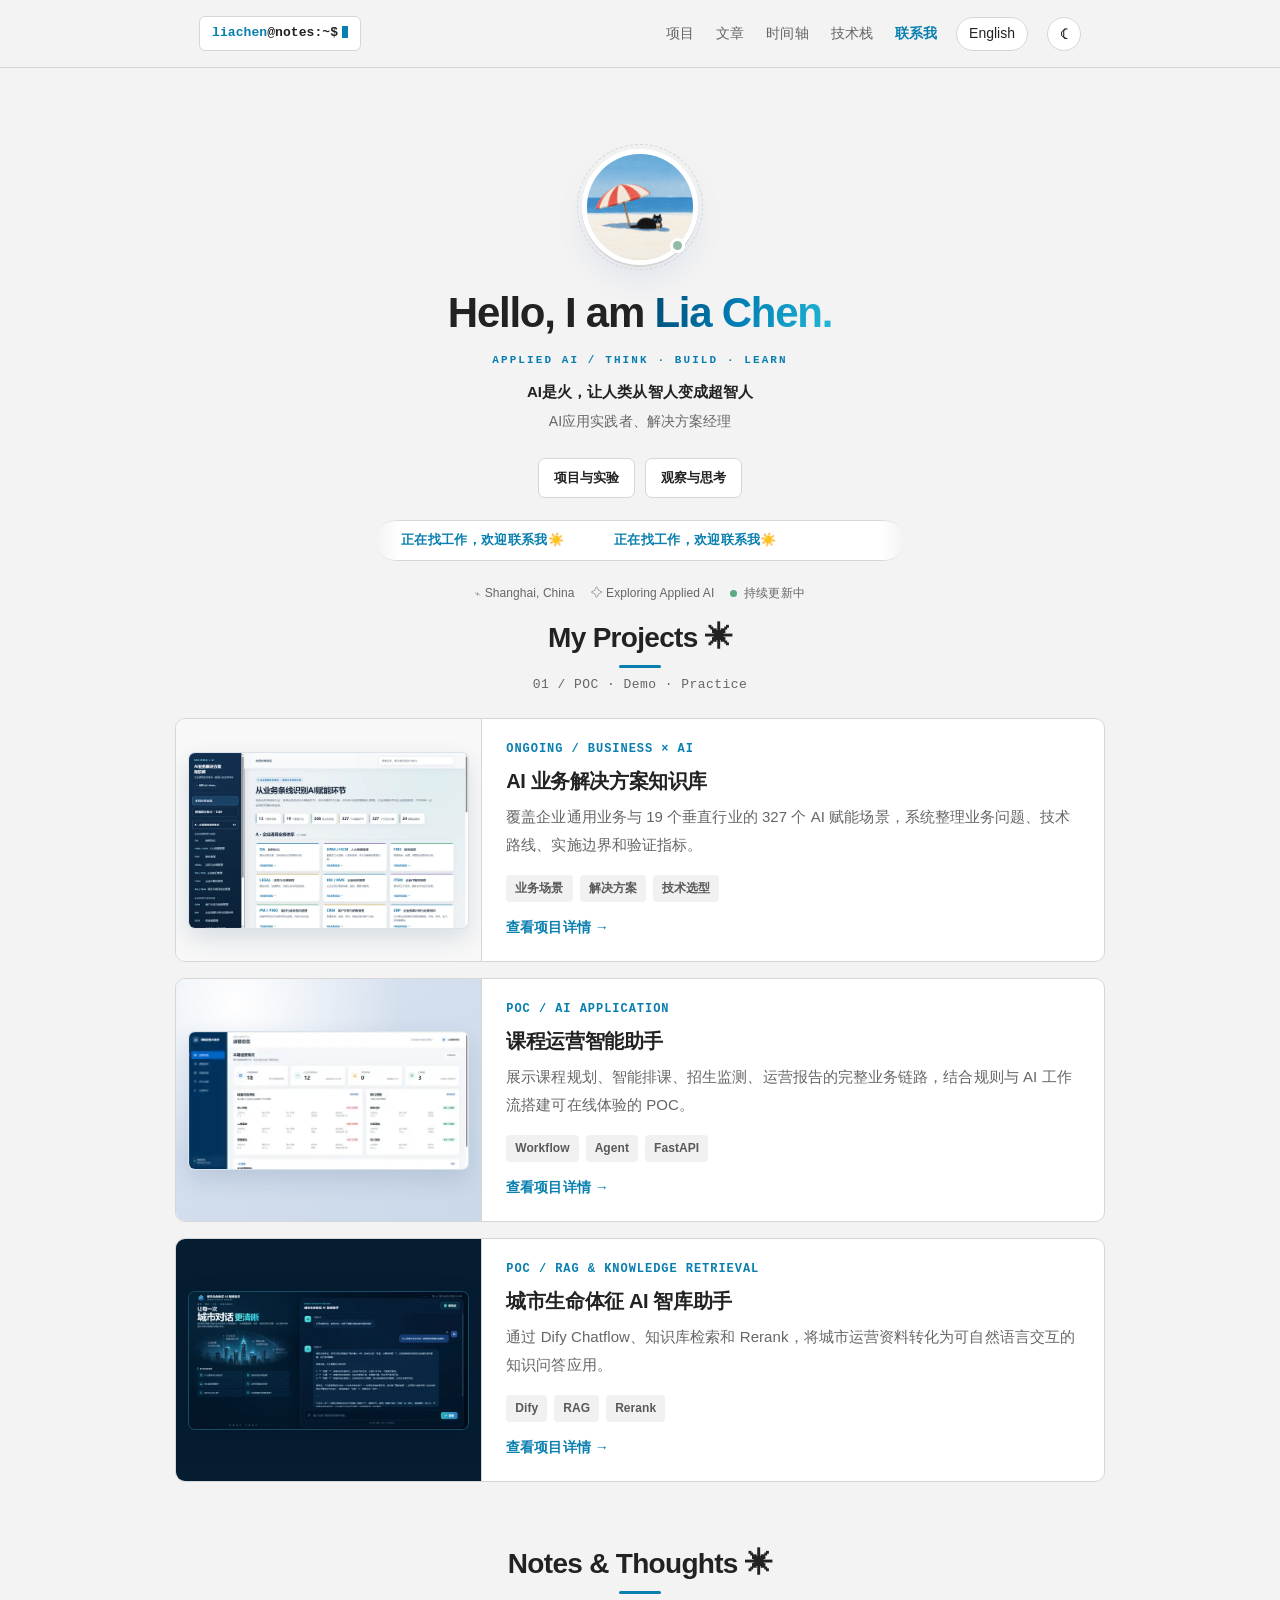
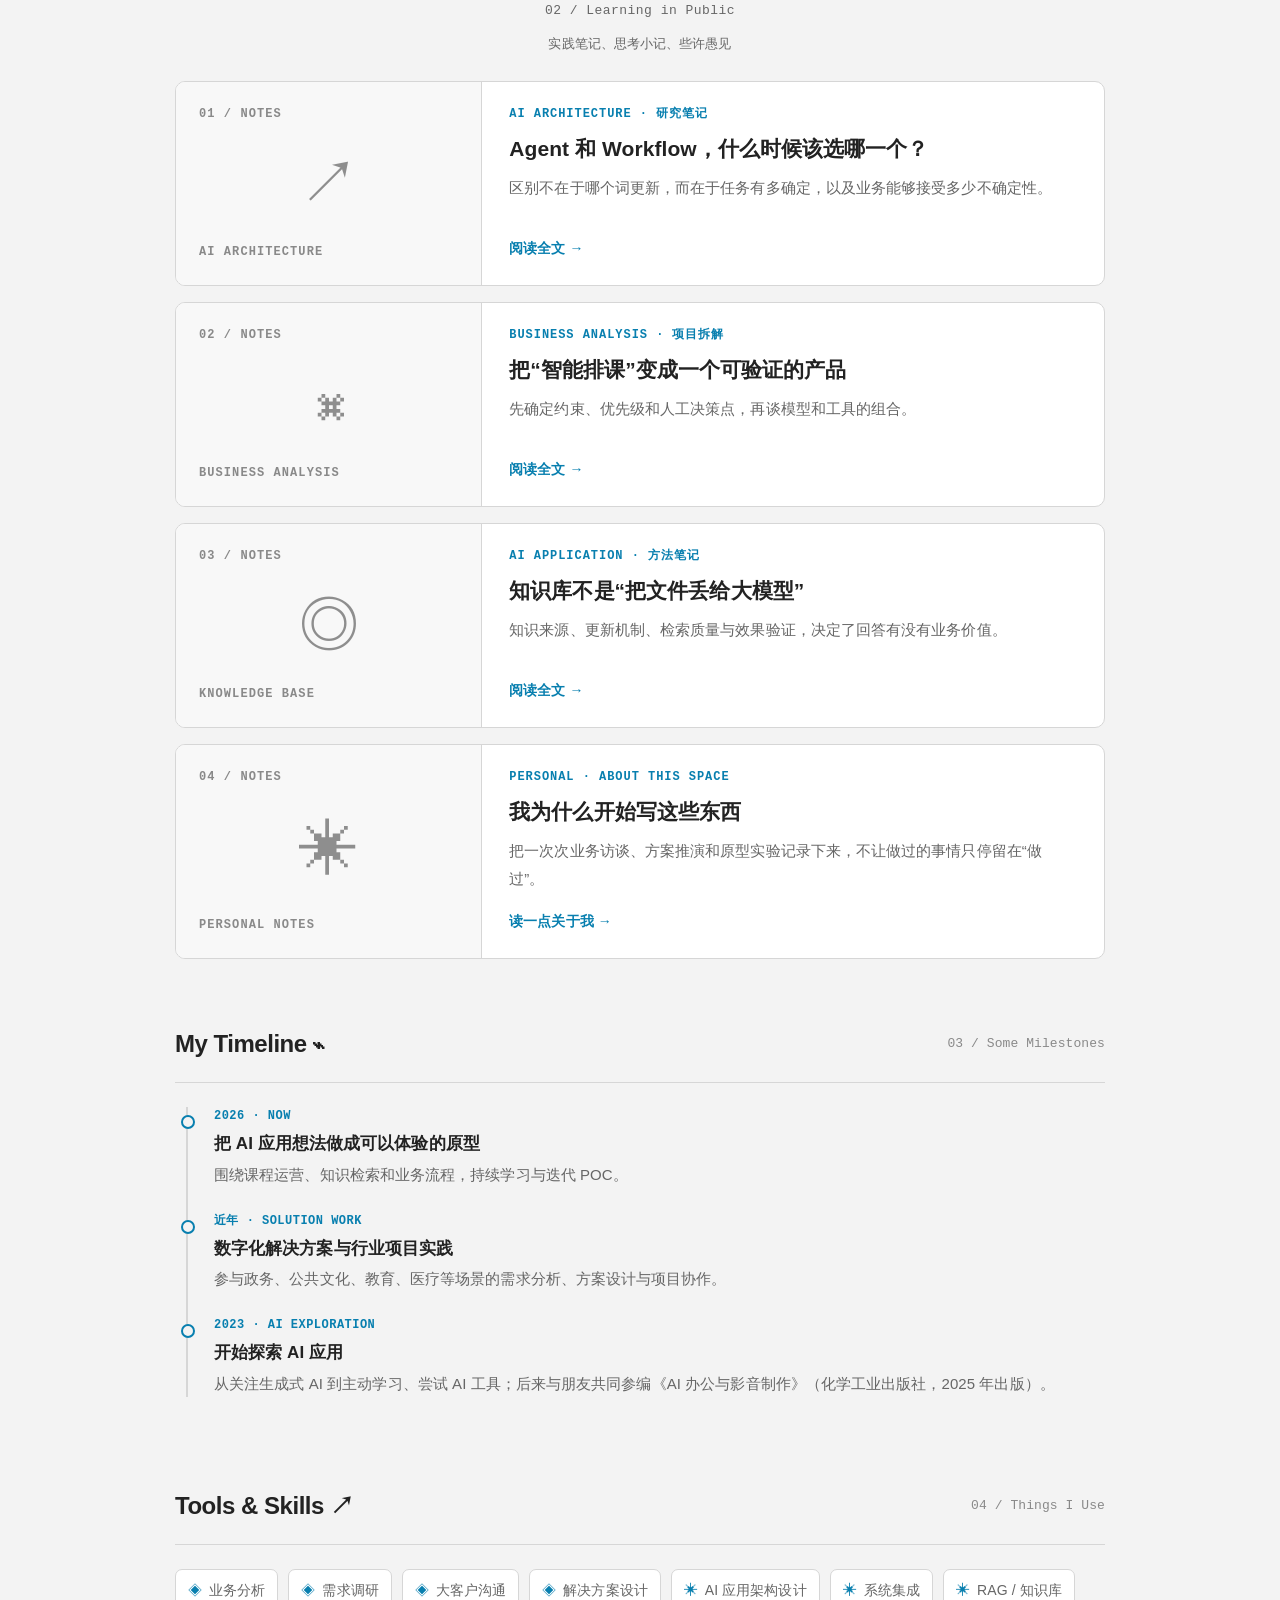
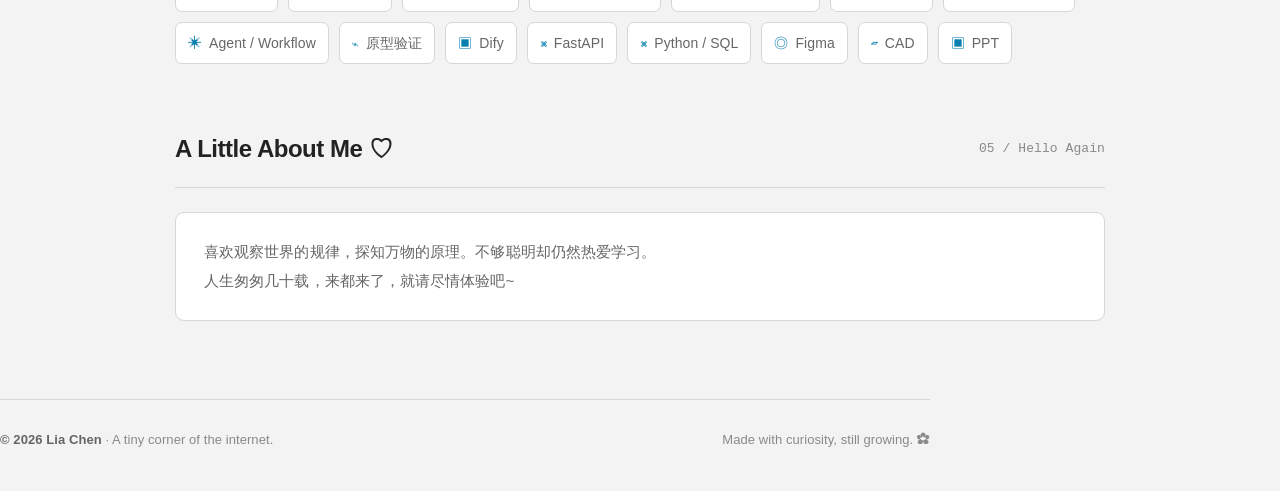
==== commit a1b5377c: "Use sun emoji in job ticker" ====
--- a/index.html
+++ b/index.html
@@ -1,4 +1,4 @@
-<!doctype html><html lang="zh-CN"><head><meta charset="utf-8"><meta name="viewport" content="width=device-width,initial-scale=1"><meta name="color-scheme" content="light dark"><meta name="description" content="Lia Chen 的个人网站：AI 应用解决方案、POC 作品与业务分析笔记。"><title>Home · Lia's Notes</title><link rel="stylesheet" href="assets/style.css?v=20261021resume"></head><body><header class="site-header"><nav class="wrap nav" aria-label="主导航"><a class="brand" href="index.html"><span class="user">liachen</span>@notes:~$<span aria-hidden="true" class="cursor"></span></a><div class="nav-right"><div class="nav-links"><a href="index.html#projects">项目</a><a href="index.html#notes">文章</a><a href="index.html#timeline">时间轴</a><a href="index.html#stack">技术栈</a><a href="contact.html" class="nav-contact">联系我</a></div><button type="button" class="lang-btn" data-lang-toggle aria-label="Switch to English">English</button><button type="button" class="theme-btn" data-theme-toggle aria-label="切换深浅色模式">☾</button></div></nav></header><main><section class="hero wrap" id="top"><div class="avatar"><img class="avatar-image" src="assets/avatar-beach-umbrella-cat.png" alt="海边遮阳伞下戴墨镜的黑猫头像" width="106" height="106" style="border-radius:50%"><i class="avatar-dot" aria-hidden="true"></i></div><h1>Hello, I am <span>Lia Chen.</span></h1><div class="eyebrow">APPLIED AI / THINK · BUILD · LEARN</div><p class="hero-slogan">AI是火，让人类从智人变成超智人</p><p class="hero-role">AI应用实践者、解决方案经理</p><div class="hero-actions"><a class="small-btn" href="#projects">项目与实验</a><a class="small-btn" href="#notes">观察与思考</a></div><div class="job-ticker" role="note"><span class="job-ticker-accessible">正在找工作，欢迎联系我～</span><div class="job-ticker-track" aria-hidden="true"><span class="job-ticker-line">正在找工作，欢迎联系我～</span><span class="job-ticker-line">正在找工作，欢迎联系我～</span></div></div><div class="hero-bottom"><span>⌁ <b>Shanghai, China</b></span><span>✧ <b>Exploring Applied AI</b></span><span class="update-status"><span class="status-dot" aria-hidden="true"></span><b>持续更新中</b></span></div></section>
+<!doctype html><html lang="zh-CN"><head><meta charset="utf-8"><meta name="viewport" content="width=device-width,initial-scale=1"><meta name="color-scheme" content="light dark"><meta name="description" content="Lia Chen 的个人网站：AI 应用解决方案、POC 作品与业务分析笔记。"><title>Home · Lia's Notes</title><link rel="stylesheet" href="assets/style.css?v=20261021resume"></head><body><header class="site-header"><nav class="wrap nav" aria-label="主导航"><a class="brand" href="index.html"><span class="user">liachen</span>@notes:~$<span aria-hidden="true" class="cursor"></span></a><div class="nav-right"><div class="nav-links"><a href="index.html#projects">项目</a><a href="index.html#notes">文章</a><a href="index.html#timeline">时间轴</a><a href="index.html#stack">技术栈</a><a href="contact.html" class="nav-contact">联系我</a></div><button type="button" class="lang-btn" data-lang-toggle aria-label="Switch to English">English</button><button type="button" class="theme-btn" data-theme-toggle aria-label="切换深浅色模式">☾</button></div></nav></header><main><section class="hero wrap" id="top"><div class="avatar"><img class="avatar-image" src="assets/avatar-beach-umbrella-cat.png" alt="海边遮阳伞下戴墨镜的黑猫头像" width="106" height="106" style="border-radius:50%"><i class="avatar-dot" aria-hidden="true"></i></div><h1>Hello, I am <span>Lia Chen.</span></h1><div class="eyebrow">APPLIED AI / THINK · BUILD · LEARN</div><p class="hero-slogan">AI是火，让人类从智人变成超智人</p><p class="hero-role">AI应用实践者、解决方案经理</p><div class="hero-actions"><a class="small-btn" href="#projects">项目与实验</a><a class="small-btn" href="#notes">观察与思考</a></div><div class="job-ticker" role="note"><span class="job-ticker-accessible">正在找工作，欢迎联系我☀️</span><div class="job-ticker-track" aria-hidden="true"><span class="job-ticker-line">正在找工作，欢迎联系我☀️</span><span class="job-ticker-line">正在找工作，欢迎联系我☀️</span></div></div><div class="hero-bottom"><span>⌁ <b>Shanghai, China</b></span><span>✧ <b>Exploring Applied AI</b></span><span class="update-status"><span class="status-dot" aria-hidden="true"></span><b>持续更新中</b></span></div></section>
 <section class="section wrap" id="projects"><div class="section-head"><h2>My Projects <span aria-hidden="true">✳</span></h2><span class="h-sub">01 / POC · Demo · Practice</span></div><div class="project-list">
 <a class="project-card project-card-link" href="projects/industry-ai-solutions.html" aria-label="查看 AI 业务解决方案知识库项目详情"><div class="art art-industries" aria-hidden="true"><img class="project-shot" src="assets/ai-solutions-knowledge-base-thumb.webp" alt="" width="720" height="450" loading="lazy"></div><div class="project-info"><div class="overline">ONGOING / BUSINESS × AI</div><h3>AI 业务解决方案知识库</h3><p>覆盖企业通用业务与 19 个垂直行业的 327 个 AI 赋能场景，系统整理业务问题、技术路线、实施边界和验证指标。</p><div class="tags"><span class="tag">业务场景</span><span class="tag">解决方案</span><span class="tag">技术选型</span></div><span class="text-link">查看项目详情 →</span></div></a>
 <a class="project-card project-card-link" href="projects/course-operations.html" aria-label="查看课程运营智能助手项目详情"><div class="art art-course" aria-hidden="true"><img class="project-shot" src="assets/course-operations-overview.webp" alt="" width="580" height="285" loading="lazy"></div><div class="project-info"><div class="overline">POC / AI Application</div><h3>课程运营智能助手</h3><p>展示课程规划、智能排课、招生监测、运营报告的完整业务链路，结合规则与 AI 工作流搭建可在线体验的 POC。</p><div class="tags"><span class="tag">Workflow</span><span class="tag">Agent</span><span class="tag">FastAPI</span></div><span class="text-link">查看项目详情 →</span></div></a>
@@ -12,5 +12,5 @@
 </div></section>
 <section class="section wrap" id="timeline"><div class="section-head"><h2>My Timeline <span aria-hidden="true">⌁</span></h2><span class="h-sub">03 / Some Milestones</span></div><div class="timelines"><div class="time"><div class="time-date">2026 · NOW</div><h3>把 AI 应用想法做成可以体验的原型</h3><p>围绕课程运营、知识检索和业务流程，持续学习与迭代 POC。</p></div><div class="time"><div class="time-date">近年 · SOLUTION WORK</div><h3>数字化解决方案与行业项目实践</h3><p>参与政务、公共文化、教育、医疗等场景的需求分析、方案设计与项目协作。</p></div><div class="time"><div class="time-date">2023 · AI EXPLORATION</div><h3>开始探索 AI 应用</h3><p>从关注生成式 AI 到主动学习、尝试 AI 工具；后来与朋友共同参编《AI 办公与影音制作》（化学工业出版社，2025 年出版）。</p></div></div></section>
 <section class="section wrap" id="stack"><div class="section-head"><h2>Tools & Skills <span aria-hidden="true">↗</span></h2><span class="h-sub">04 / Things I Use</span></div><div class="stack"><span class="stack-pill"><em>◈</em> 业务分析</span><span class="stack-pill"><em>◈</em> 需求调研</span><span class="stack-pill"><em>◈</em> 大客户沟通</span><span class="stack-pill"><em>◈</em> 解决方案设计</span><span class="stack-pill"><em>✳</em> AI 应用架构设计</span><span class="stack-pill"><em>✳</em> 系统集成</span><span class="stack-pill"><em>✳</em> RAG / 知识库</span><span class="stack-pill"><em>✳</em> Agent / Workflow</span><span class="stack-pill"><em>⌁</em> 原型验证</span><span class="stack-pill"><em>▣</em> Dify</span><span class="stack-pill"><em>⌘</em> FastAPI</span><span class="stack-pill"><em>⌘</em> Python / SQL</span><span class="stack-pill"><em>◎</em> Figma</span><span class="stack-pill"><em>▱</em> CAD</span><span class="stack-pill"><em>▣</em> PPT</span></div></section>
-<section class="section wrap" id="about"><div class="section-head"><h2>A Little About Me <span aria-hidden="true">♡</span></h2><span class="h-sub">05 / Hello Again</span></div><div class="about-card"><p>喜欢观察世界的规律，探知万物的原理。不够聪明却仍然热爱学习。<br>人生匆匆几十载，来都来了，就请尽情体验吧~</p></div></section></main><footer class="wrap endnote"><span><b>© <span data-year>2026</span> Lia Chen</b> · A tiny corner of the internet.</span><span>Made with curiosity, still growing. ✿</span></footer><script src="assets/i18n.js?v=20261022job-copy" defer></script><script src="assets/main.js?v=20261020case" defer></script><!-- Cloudflare Web Analytics --><script type="module" src="https://static.cloudflareinsights.com/beacon.min.js" data-cf-beacon='{"token":"1029e329949f418ba91fe590e9050219"}'></script><!-- End Cloudflare Web Analytics -->
+<section class="section wrap" id="about"><div class="section-head"><h2>A Little About Me <span aria-hidden="true">♡</span></h2><span class="h-sub">05 / Hello Again</span></div><div class="about-card"><p>喜欢观察世界的规律，探知万物的原理。不够聪明却仍然热爱学习。<br>人生匆匆几十载，来都来了，就请尽情体验吧~</p></div></section></main><footer class="wrap endnote"><span><b>© <span data-year>2026</span> Lia Chen</b> · A tiny corner of the internet.</span><span>Made with curiosity, still growing. ✿</span></footer><script src="assets/i18n.js?v=20261022job-sun" defer></script><script src="assets/main.js?v=20261020case" defer></script><!-- Cloudflare Web Analytics --><script type="module" src="https://static.cloudflareinsights.com/beacon.min.js" data-cf-beacon='{"token":"1029e329949f418ba91fe590e9050219"}'></script><!-- End Cloudflare Web Analytics -->
 </body></html>
